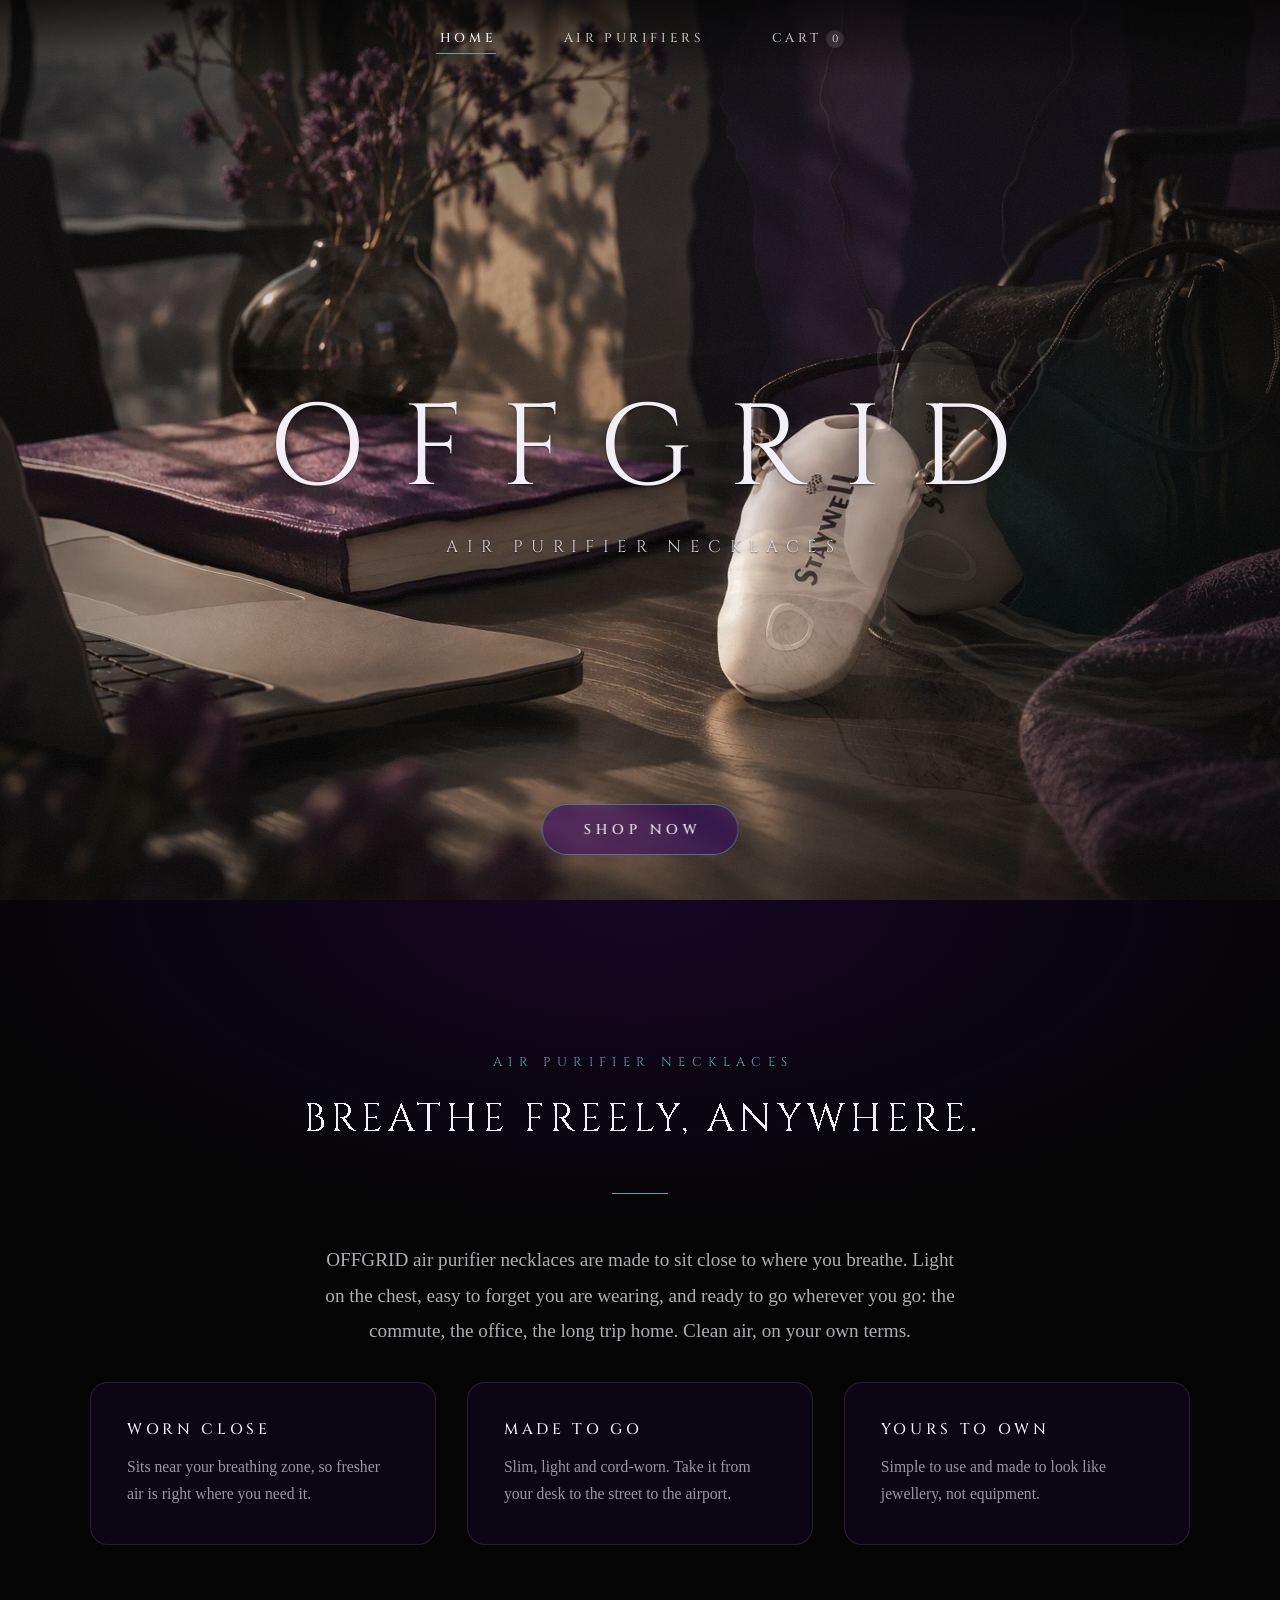
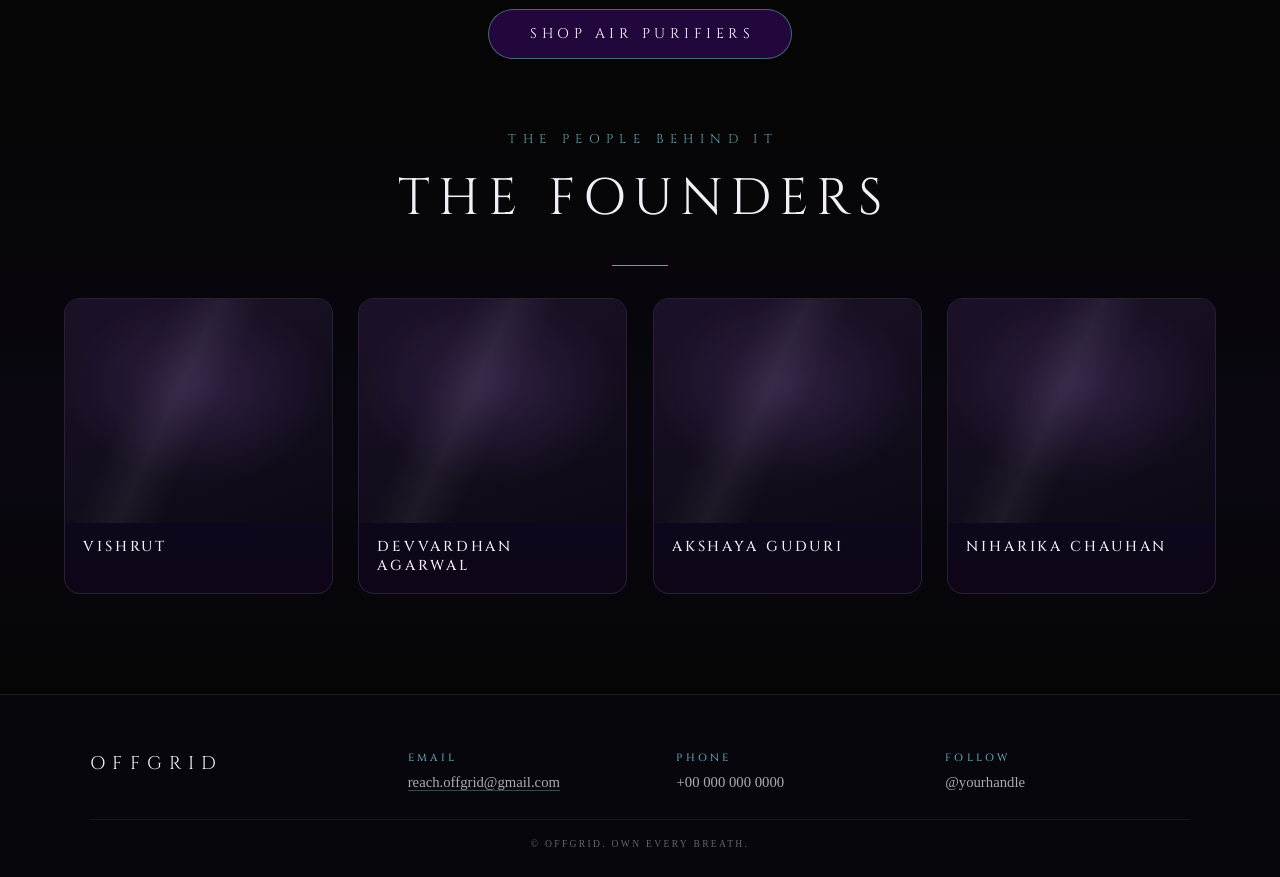
==== index.html @ 974aebb5 "Founders: show only the name on each card Co-Authored-By: Claude Opus 5.5 <noreply@anthropic.com>" ====
<!doctype html>
<html lang="en">
<head>
<meta charset="utf-8">
<meta name="viewport" content="width=device-width, initial-scale=1, viewport-fit=cover">
<title>OFFGRID</title>
<link rel="preconnect" href="https://fonts.googleapis.com">
<link rel="preconnect" href="https://fonts.gstatic.com" crossorigin>
<link href="https://fonts.googleapis.com/css2?family=Cinzel:wght@400;500&display=swap" rel="stylesheet">
<style>
  :root {
    --jet: #050505;
    --amethyst: #3B0A6B;
    --cyan: #62A3AE;                      /* muted teal: the old cyan, taken down from neon to matte */
  }
  * { margin: 0; padding: 0; box-sizing: border-box; }
  html { scroll-behavior: smooth; }
  html, body { width: 100%; background: var(--jet); color: #fff; }
  body { min-height: 100vh; min-height: 100dvh; overflow-x: hidden; }
  body.loading { overflow: hidden; height: 100vh; height: 100dvh; }     /* no scrolling until the loader has opened */
  canvas { position: absolute; inset: 0; width: 100%; height: 100%; display: block; }

  /* ---------- Hero ---------- */
  #hero { position: relative; width: 100%; height: 100vh; height: 100dvh; overflow: hidden; }
  #hero::before { /* vignette */
    content: ""; position: absolute; inset: 0; z-index: 2; pointer-events: none;
    background: radial-gradient(ellipse at center, transparent 35%, rgba(5,5,5,.75) 100%);
  }
  #hero::after { /* film grain */
    content: ""; position: absolute; inset: -50%; z-index: 3; pointer-events: none; opacity: .09;
    background-image: url("data:image/svg+xml;utf8,<svg xmlns='http://www.w3.org/2000/svg' width='160' height='160'><filter id='n'><feTurbulence type='fractalNoise' baseFrequency='.9' numOctaves='2' stitchTiles='stitch'/></filter><rect width='100%' height='100%' filter='url(%23n)'/></svg>");
    animation: grain 1s steps(6) infinite;
  }
  @keyframes grain {
    0% { transform: translate(0,0); } 20% { transform: translate(-3%,2%); }
    40% { transform: translate(2%,-3%); } 60% { transform: translate(-2%,-1%); }
    80% { transform: translate(3%,3%); } 100% { transform: translate(0,0); }
  }
  #stage { position: absolute; inset: 0; z-index: 4; display: grid; place-items: center; pointer-events: none; }
  #shake { position: relative; display: grid; place-items: center; }

  h1#title {
    position: relative;
    display: flex;
    font-family: "Cinzel", "Trajan Pro", Georgia, serif;
    font-weight: 400;
    font-size: clamp(1.9rem, 9vw, 8rem);
    line-height: 1;
    letter-spacing: .32em;
    margin-right: -.32em; /* optical centring against trailing tracking */
    text-transform: uppercase;
  }
  h1#title .ch {
    display: inline-block;
    opacity: 0;
    color: #f3eff7;
    will-change: transform, opacity, filter;
    text-shadow: 0 1px 2px rgba(5,5,5,.55), 0 4px 22px rgba(5,5,5,.5);   /* a soft dark shadow, so the letters hold up over the white device */
  }
  h1#title .ch.hit {
    opacity: 1;
    animation: bang .5s ease-out forwards;
  }
  @keyframes bang {
    0%   { opacity: 0; filter: blur(8px); }
    100% { opacity: 1; filter: blur(0); }
  }
  h1#title.settled .ch {
    animation: shimmer 4.5s ease-in-out infinite;
    animation-delay: calc(var(--i) * .18s);
  }
  @keyframes shimmer {
    0%, 100% { color: #f3eff7; }
    50% { color: #e2dce9; }
  }

  /* ---------- Navbar ---------- */
  #nav {
    position: absolute; z-index: 6; top: 0; left: 0; right: 0;
    display: flex; justify-content: center; align-items: center;
    gap: clamp(1.4rem, 5vw, 4.5rem);
    padding: max(2.6vh, 18px) 16px;
    background: linear-gradient(to bottom, rgba(5,5,5,.7), rgba(5,5,5,0));
    opacity: 0; transform: translateY(-14px);
    transition: opacity 1.2s ease, transform 1.2s cubic-bezier(.2,.8,.2,1);
  }
  #nav.show { opacity: 1; transform: none; }
  #nav a {
    position: relative; padding: .5em 0;
    font-family: "Cinzel", Georgia, serif; font-weight: 500;
    font-size: clamp(.64rem, 1vw, .85rem); letter-spacing: .28em; text-indent: .28em;
    text-transform: uppercase; text-decoration: none; white-space: nowrap;
    color: rgba(255,255,255,.72); transition: color .35s;
  }
  #nav a::after {
    content: ""; position: absolute; left: 50%; right: 50%; bottom: 0; height: 1px;
    background: var(--cyan);
    transition: left .4s cubic-bezier(.2,.8,.2,1), right .4s cubic-bezier(.2,.8,.2,1);
  }
  #nav a:hover, #nav a:focus-visible, #nav a.active { color: #fff; outline: none; }
  #nav a:hover::after, #nav a:focus-visible::after, #nav a.active::after { left: 0; right: 0; }

  /* ---------- Shop button ---------- */
  #shop {
    position: absolute; z-index: 5; left: 50%; bottom: max(5vh, 28px); transform: translateX(-50%);
    font-family: "Cinzel", Georgia, serif; font-weight: 500;
    font-size: clamp(.72rem, 1.1vw, .9rem); letter-spacing: .32em; text-transform: uppercase; text-indent: .32em;
    color: #fff; text-decoration: none; white-space: nowrap;
    padding: 1.05em 2.6em;
    border: 1px solid rgba(98,163,174,.6); border-radius: 999px;
    background: rgba(59,10,107,.55);
    -webkit-backdrop-filter: blur(10px); backdrop-filter: blur(10px);
    opacity: 0; transition: background .4s, box-shadow .4s, border-color .4s, color .4s, letter-spacing .4s;
  }
  #shop.show { opacity: 1; transition: opacity 1.2s ease, background .4s, box-shadow .4s, border-color .4s, color .4s, letter-spacing .4s; }
  #shop:hover, #shop:focus-visible {
    background: var(--cyan); color: var(--jet); border-color: var(--cyan); outline: none;
    letter-spacing: .38em;
  }

  /* ---------- Loader ---------- */
  #loader {
    position: fixed; inset: 0; z-index: 10; background: transparent;
  }
  #loader.done { pointer-events: none; }
  .panel { position: absolute; left: 0; right: 0; height: 50.2%; background: #05040b; will-change: transform; }
  .panel.top { top: 0; } .panel.bot { bottom: 0; }
  #bar {
    position: absolute; left: 50%; top: 50%; width: min(300px, 56vw); height: 3px;
    transform: translate(-50%, -50%); background: rgba(165,145,196,.16); border-radius: 2px; overflow: hidden;
  }
  #bar i { display: block; height: 100%; width: 0; background: linear-gradient(90deg, #3B0A6B, #6f4d9c, #62A3AE); }

  @media (prefers-reduced-motion: reduce) {
    #hero::after { animation: none; }
  }

  @media (max-width: 720px) {
    #nav { gap: 1rem; padding-left: 1rem; padding-right: 1rem; }
    #nav a { font-size: .56rem; letter-spacing: .14em; text-indent: .14em; }
  }

  /* ---------- Phones ---------- */
  @media (max-width: 560px) {
    #nav { gap: .9rem; padding-left: 1rem; padding-right: 1rem; }
    #nav a { font-size: .6rem; letter-spacing: .16em; text-indent: .16em; padding: .75em 0; }
    h1#title { letter-spacing: .22em; margin-right: -.22em; font-size: clamp(1.7rem, 10.5vw, 3rem); }
    #shop { font-size: .66rem; letter-spacing: .24em; text-indent: .24em; padding: 1em 2.1em; bottom: max(6vh, 32px); }
  }

  /* ---------- Subtitle under the title ---------- */
  #sub {
    position: absolute; top: 100%; left: 50%; transform: translate(-50%, 6px); margin-top: clamp(.9rem, 2.4vw, 1.8rem);
    font-family: "Cinzel", Georgia, serif; font-weight: 400; white-space: nowrap;
    font-size: clamp(.6rem, 1.35vw, 1.05rem); letter-spacing: .5em; text-indent: .5em; text-transform: uppercase;
    color: rgba(243,239,247,.85); text-shadow: 0 1px 2px rgba(5,5,5,.6), 0 3px 16px rgba(5,5,5,.5);
    opacity: 0; transition: opacity 1.2s ease, transform 1.2s cubic-bezier(.2,.8,.2,1);
  }
  #sub.in { opacity: 1; transform: translate(-50%, 0); }

  /* ---------- Below the hero ---------- */
  #story { position: relative; padding: clamp(72px, 12vw, 160px) clamp(20px, 5vw, 64px) clamp(20px, 3vw, 36px);
    background: radial-gradient(ellipse 80% 60% at 50% 0%, rgba(59,10,107,.32), transparent 70%), var(--jet);
    font-family: "Cinzel", Georgia, serif; text-align: center; }
  #story .inner { max-width: 1100px; margin: 0 auto; }
  .eyebrow { font-size: clamp(.62rem, 1.1vw, .8rem); letter-spacing: .5em; text-indent: .5em; text-transform: uppercase; color: var(--cyan); }
  #story h2 { margin-top: 1.4rem; font-weight: 400; text-transform: uppercase; color: #f3eff7;
    font-size: clamp(2rem, 7vw, 5.2rem); letter-spacing: .12em; text-indent: .12em; line-height: 1.1; }
  .lead { margin-top: 1.4rem; font-size: clamp(.95rem, 2vw, 1.5rem); letter-spacing: .22em; text-indent: .22em; text-transform: uppercase; color: rgba(165,145,196,.95); }
  .rule2 { width: 56px; height: 1px; margin: clamp(28px, 4vw, 48px) auto; background: var(--cyan); }
  .copy { max-width: 640px; margin: 0 auto; font-family: Georgia, "Times New Roman", serif; font-size: clamp(1rem, 1.7vw, 1.2rem); line-height: 1.85; color: rgba(243,239,247,.72); }
  .trio { display: grid; grid-template-columns: repeat(3, minmax(0, 1fr)); gap: clamp(14px, 2.4vw, 32px); margin-top: clamp(18px, 2.6vw, 34px); text-align: left; }
  .trio article { padding: clamp(22px, 3vw, 36px); border-radius: 18px; border: 1px solid rgba(165,145,196,.18); background: rgba(59,10,107,.14); }
  .trio h3 { font-weight: 500; font-size: .95rem; letter-spacing: .24em; text-transform: uppercase; color: #f3eff7; }
  .trio p { margin-top: .9rem; font-family: Georgia, "Times New Roman", serif; font-size: .98rem; line-height: 1.7; color: rgba(243,239,247,.62); }
  .cta { display: inline-block; margin-top: clamp(36px, 5vw, 64px); padding: 1.05em 2.6em; border-radius: 999px; text-decoration: none;
    font-size: clamp(.72rem, 1.1vw, .9rem); letter-spacing: .32em; text-indent: .32em; text-transform: uppercase; color: #fff;
    border: 1px solid rgba(98,163,174,.6); background: rgba(59,10,107,.55); transition: background .4s, color .4s, border-color .4s; }
  .cta:hover, .cta:focus-visible { background: var(--cyan); color: var(--jet); border-color: var(--cyan); outline: none; }

  #contact { padding: clamp(36px, 5vw, 56px) clamp(20px, 5vw, 64px) 28px; background: #08060d; border-top: 1px solid rgba(165,145,196,.14);
    font-family: "Cinzel", Georgia, serif; }
  #contact .row { max-width: 1100px; margin: 0 auto; display: grid; grid-template-columns: 1.2fr repeat(3, minmax(0, 1fr)); gap: 24px; align-items: start; }
  #contact .brand { font-size: 1.15rem; letter-spacing: .4em; color: #f3eff7; }
  #contact h4 { font-weight: 500; font-size: .66rem; letter-spacing: .3em; text-transform: uppercase; color: var(--cyan); }
  #contact p { margin-top: .55rem; font-family: Georgia, "Times New Roman", serif; font-size: .92rem; color: rgba(243,239,247,.7); }
  #contact a { color: inherit; text-decoration: none; border-bottom: 1px solid rgba(98,163,174,.45); transition: color .3s, border-color .3s; }
  #contact a:hover, #contact a:focus-visible { color: #fff; border-color: var(--cyan); outline: none; }
  #contact .fine { max-width: 1100px; margin: 28px auto 0; padding-top: 18px; border-top: 1px solid rgba(165,145,196,.1);
    font-size: .6rem; letter-spacing: .24em; text-transform: uppercase; color: rgba(243,239,247,.4); text-align: center; }

  .reveal { opacity: 0; transform: translateY(24px); transition: opacity 1s ease, transform 1s cubic-bezier(.2,.8,.2,1); }
  .reveal.in { opacity: 1; transform: none; }

  @media (max-width: 720px) {
    .trio { grid-template-columns: 1fr; }
    #contact .row { grid-template-columns: 1fr 1fr; }
    #contact .brand { grid-column: 1 / -1; }
    #sub { letter-spacing: .34em; text-indent: .34em; }
  }

  /* ---------- Founders: four fixed cards (placeholders) ---------- */
  #founders { position: relative; padding: clamp(20px, 3vw, 36px) clamp(20px, 5vw, 64px) clamp(56px, 8vw, 100px);
    background: linear-gradient(to bottom, var(--jet), #0a0711 60%, var(--jet)); font-family: "Cinzel", Georgia, serif; text-align: center; }
  #founders h2 { margin-top: 1rem; font-weight: 400; text-transform: uppercase; color: #f3eff7;
    font-size: clamp(1.6rem, 4.6vw, 3.2rem); letter-spacing: .16em; text-indent: .16em; }
  #founders .rule2 { margin: clamp(20px, 3vw, 32px) auto; }
  .founders-grid { max-width: 1200px; margin: clamp(14px, 2vw, 24px) auto 0; display: grid; grid-template-columns: repeat(4, minmax(0, 1fr)); gap: clamp(12px, 2vw, 26px); }
  .founder { text-align: left; border-radius: 16px; overflow: hidden; border: 1px solid rgba(165,145,196,.18); background: rgba(59,10,107,.14);
    transition: border-color .4s, transform .4s cubic-bezier(.2,.8,.2,1); }
  .founder:hover { border-color: rgba(98,163,174,.5); transform: translateY(-4px); }
  .founder .ph { aspect-ratio: 25 / 21; display: grid; place-items: center;
    background: linear-gradient(115deg, transparent 30%, rgba(243,239,247,.06) 42%, transparent 54%),
                radial-gradient(ellipse 70% 60% at 50% 40%, rgba(111,77,156,.28), transparent 70%), linear-gradient(160deg, #1c1228, #0d0915); }
  .founder img.ph { display: block; width: 100%; object-fit: cover; object-position: 50% 22%; }
  .founder .ph span { font-size: .62rem; letter-spacing: .28em; text-indent: .28em; text-transform: uppercase; color: rgba(243,239,247,.38); }
  .founder .meta { padding: 14px 18px 18px; }
  .founder h3 { font-weight: 500; font-size: .9rem; letter-spacing: .2em; text-transform: uppercase; color: #f3eff7; }
  .founder .role { margin-top: .4rem; font-size: .62rem; letter-spacing: .3em; text-transform: uppercase; color: var(--cyan); }
  .founder p.bio { margin-top: .6rem; font-family: Georgia, "Times New Roman", serif; font-size: .88rem; line-height: 1.6; color: rgba(243,239,247,.6); }
  @media (max-width: 960px) { .founders-grid { grid-template-columns: repeat(2, minmax(0, 1fr)); } }
  @media (max-width: 420px) { .founders-grid { grid-template-columns: 1fr; } }

  /* ---------- Tagline that melts from one line into the next ---------- */
  .morph { display: grid; filter: url(#threshold); }
  #story h2.morph { font-size: clamp(.9rem, 3.4vw, 2.5rem); letter-spacing: .1em; text-indent: .1em; white-space: nowrap; line-height: 1.3; }   /* small enough that every line fits on one row */
  .morph span { grid-area: 1 / 1; display: block; user-select: none; will-change: filter, opacity; }
  .morph span + span { opacity: 0; }

  .cart-count { display: inline-grid; place-items: center; min-width: 1.7em; height: 1.7em; margin-left: .45em; padding: 0 .45em;
    border-radius: 999px; font-size: .82em; letter-spacing: 0; text-indent: 0; vertical-align: middle;
    background: rgba(247,243,233,.12); color: inherit; transition: background .3s, color .3s; }
  .cart-count.has { background: var(--cyan); color: var(--jet); }

</style>
</head>
<body class="loading">

<main id="hero">
  <canvas id="morph"></canvas>
  <div id="stage"><div id="shake"><h1 id="title" aria-label="offgrid"></h1><p id="sub">Air Purifier Necklaces</p></div></div>
  <nav id="nav" aria-label="Primary">
    <a href="#home" class="active" aria-current="page">Home</a>
    <a href="air-purifiers.html">Air Purifiers</a>
    <a href="cart.html">Cart<span class="cart-count" aria-label="items in cart">0</span></a>
  </nav>
  <a id="shop" href="air-purifiers.html">Shop Now</a>
</main>

<svg width="0" height="0" style="position:absolute" aria-hidden="true" focusable="false"><defs>
  <filter id="threshold"><feColorMatrix in="SourceGraphic" type="matrix" values="1 0 0 0 0  0 1 0 0 0  0 0 1 0 0  0 0 0 255 -140"/></filter>
</defs></svg>

<section id="story" aria-label="About OFFGRID">
  <div class="inner">
    <p class="eyebrow reveal">Air Purifier Necklaces</p>
    <div class="reveal"><h2 class="morph" id="tagline" aria-label="Own every breath. The air you deserve."><span id="m1" aria-hidden="true">Own every breath.</span><span id="m2" aria-hidden="true"></span></h2></div>
    <div class="rule2 reveal"></div>
    <p class="copy reveal">OFFGRID air purifier necklaces are made to sit close to where you breathe. Light on the chest, easy to forget you are wearing, and ready to go wherever you go: the commute, the office, the long trip home. Clean air, on your own terms.</p>
    <div class="trio">
      <article class="reveal"><h3>Worn close</h3><p>Sits near your breathing zone, so fresher air is right where you need it.</p></article>
      <article class="reveal"><h3>Made to go</h3><p>Slim, light and cord-worn. Take it from your desk to the street to the airport.</p></article>
      <article class="reveal"><h3>Yours to own</h3><p>Simple to use and made to look like jewellery, not equipment.</p></article>
    </div>
    <a class="cta reveal" href="air-purifiers.html">Shop Air Purifiers</a>
  </div>
</section>

<section id="founders" aria-label="The founders">
  <div class="head">
    <p class="eyebrow reveal">The People Behind It</p>
    <h2 class="reveal">The Founders</h2>
    <div class="rule2 reveal"></div>
  </div>
  <div class="founders-grid">
      <article class="founder reveal">
        <img class="ph photo" src="assets/founders/founder-1.webp" alt="Vishrut" loading="lazy" decoding="async">
        <div class="meta">
          <h3>Vishrut</h3>
        </div>
      </article>
      <article class="founder reveal">
        <img class="ph photo" src="assets/founders/founder-2.jpg" style="object-position: 50% 0" alt="Devvardhan Agarwal" loading="lazy" decoding="async">
        <div class="meta">
          <h3>Devvardhan Agarwal</h3>
        </div>
      </article>
      <article class="founder reveal">
        <img class="ph photo" src="assets/founders/founder-3.jpg" style="object-position: 50% 0" alt="Akshaya Guduri" loading="lazy" decoding="async">
        <div class="meta">
          <h3>Akshaya Guduri</h3>
        </div>
      </article>
      <article class="founder reveal">
        <img class="ph photo" src="assets/founders/founder-4.jpg" style="object-position: 50% 75%" alt="Niharika Chauhan" loading="lazy" decoding="async">
        <div class="meta">
          <h3>Niharika Chauhan</h3>
        </div>
      </article>
    </div>
  </section>

<footer id="contact" aria-label="Contact">
  <div class="row">
    <div class="brand">OFFGRID</div>
    <div><h4>Email</h4><p><a href="mailto:reach.offgrid@gmail.com">reach.offgrid@gmail.com</a></p></div>
    <div><h4>Phone</h4><p>+00 000 000 0000</p></div>
    <div><h4>Follow</h4><p>@yourhandle</p></div>
  </div>
  <p class="fine">&copy; OFFGRID. Own every breath.</p>
</footer>

<div id="loader" aria-hidden="true">
  <i class="panel top"></i><i class="panel bot"></i>
  <canvas id="wave"></canvas>
  <div id="bar"><i></i></div>
</div>

<script src="assets/cart.js"></script>
<script>
(() => {
  const PAL = { jet: '#050505', amethyst: '#3B0A6B', cyan: '#62A3AE' };

  /* ---------- GL helpers ---------- */
  const VERT = `attribute vec2 p; void main(){ gl_Position = vec4(p,0.,1.); }`;
  const NOISE = `
    float h(vec2 p){ return fract(sin(dot(p, vec2(127.1,311.7))) * 43758.5453); }
    float n(vec2 p){
      vec2 i = floor(p), f = fract(p); f = f*f*(3.-2.*f);
      return mix(mix(h(i), h(i+vec2(1.,0.)), f.x), mix(h(i+vec2(0.,1.)), h(i+vec2(1.,1.)), f.x), f.y);
    }
    float fbm(vec2 p){
      float v = 0., a = .5;
      for (int i = 0; i < 5; i++){ v += a*n(p); p = p*2.03 + vec2(1.7, 9.2); a *= .5; }
      return v;
    }`;

  function makeGL(canvas) {
    const gl = canvas.getContext('webgl', { antialias: false, alpha: canvas.dataset.alpha === '1', powerPreference: 'high-performance' });
    if (!gl) return null;
    const buf = gl.createBuffer();
    gl.bindBuffer(gl.ARRAY_BUFFER, buf);
    gl.bufferData(gl.ARRAY_BUFFER, new Float32Array([-1,-1, 1,-1, -1,1, 1,1]), gl.STATIC_DRAW);
    return gl;
  }
  function program(gl, frag) {
    const mk = (type, src) => {
      const s = gl.createShader(type); gl.shaderSource(s, src); gl.compileShader(s);
      if (!gl.getShaderParameter(s, gl.COMPILE_STATUS)) console.error(gl.getShaderInfoLog(s));
      return s;
    };
    const pr = gl.createProgram();
    gl.attachShader(pr, mk(gl.VERTEX_SHADER, VERT));
    gl.attachShader(pr, mk(gl.FRAGMENT_SHADER, frag));
    gl.linkProgram(pr); gl.useProgram(pr);
    const loc = gl.getAttribLocation(pr, 'p');
    gl.enableVertexAttribArray(loc);
    gl.vertexAttribPointer(loc, 2, gl.FLOAT, false, 0, 0);
    return pr;
  }
  function fit(canvas, gl) {
    const dpr = Math.min(window.devicePixelRatio || 1, 2);
    const w = Math.max(1, Math.floor(innerWidth * dpr)), hgt = Math.max(1, Math.floor(innerHeight * dpr));
    if (canvas.width !== w || canvas.height !== hgt) { canvas.width = w; canvas.height = hgt; }
    gl.viewport(0, 0, w, hgt);
  }

  /* ---------- Scroll wave field (loader) ---------- */
  let openStart = 0, heroReady = false;   // morph clock only starts once the hero is revealed
  const OPEN_MS = 1400;
  const LOAD_MS = 1200;
  const loadStart = performance.now();
  let vortexRunning = true;
  const waveCanvas = document.getElementById('wave');
  const wctx = waveCanvas.getContext('2d');
  const barFill = document.querySelector('#bar i');
  const panelTop = document.querySelector('.panel.top'), panelBot = document.querySelector('.panel.bot');
  const morphEl = document.getElementById('morph');
  const barEl = document.getElementById('bar');
  const COLORS = ['rgb(66,26,112)', 'rgb(106,70,152)', 'rgb(160,140,192)'];   // amethyst -> dusty lilac (matte)
  const N = 12000;
  const parts = Array.from({ length: N }, (_, i) => {
    const g = (Math.random() + Math.random() + Math.random() - 1.5) / 1.5;      // ~gaussian across the band
    const spark = Math.random() < .14 ? (Math.random() - .5) * 5 : 0;           // loose particles far from the core
    return {
      x: Math.random(), band: i % 2, d: g + spark, v: .5 + Math.random() * 1.1,
      s: .5 + Math.random() * 1.5, a: .2 + Math.random() * .8, hot: Math.random() < .06,
      c: Math.abs(g) < .35 ? 2 : Math.abs(g) < .75 ? 1 : 0
    };
  });
  let wT = 0, wLast = performance.now();
  function waveFrame(now) {
    if (!vortexRunning) return;
    const dt = Math.min(.05, (now - wLast) / 1000); wLast = now;
    const dpr = Math.min(window.devicePixelRatio || 1, 2);
    const W = Math.floor(innerWidth * dpr), H = Math.floor(innerHeight * dpr);
    if (waveCanvas.width !== W || waveCanvas.height !== H) { waveCanvas.width = W; waveCanvas.height = H; }

    const oe = openStart ? Math.min(1, (now - openStart) / OPEN_MS) : 0;
    const open = oe < .5 ? 4*oe*oe*oe : 1 - Math.pow(-2*oe + 2, 3) / 2;
    wT += dt * (1 + open * 2.5);

    const pr = Math.min(1, (now - loadStart) / LOAD_MS);
    barFill.style.width = (pr * pr * (3 - 2 * pr) * 100) + '%';
    barEl.style.opacity = Math.max(0, 1 - open * 3);
    panelTop.style.transform = `translateY(${-open * 100}%)`;
    panelBot.style.transform = `translateY(${open * 100}%)`;
    morphEl.style.transform = `scale(${1 + .4 * (1 - open)})`;

    wctx.clearRect(0, 0, W, H);
    wctx.globalCompositeOperation = 'source-over';             // plain layering, no additive glow
    const size = Math.min(W, H);
    for (const p of parts) {
      const X = ((p.x + wT * .045 * p.v) % 1) * W;
      const wave = Math.sin(X / W * 9 + wT * 1.1) * H * .05 + Math.sin(X / W * 22 - wT * .8) * H * .018;
      const spread = H * .085 * (.55 + .45 * Math.sin(X / W * 6 + wT * .4));
      const top = p.band === 0;
      let y = (top ? H * .2 + wave : H * .8 - wave) + p.d * spread;
      y += (top ? -1 : 1) * open * H * .8;
      if (y < -10 || y > H + 10) continue;
      wctx.globalAlpha = p.a * (1 - open * .7);
      wctx.fillStyle = p.hot ? 'rgb(98,163,174)' : COLORS[p.c];
      const s = p.s * dpr;
      wctx.fillRect(X, y, s, s);
    }
    wctx.globalAlpha = 1;
    requestAnimationFrame(waveFrame);
  }
  requestAnimationFrame(waveFrame);

  /* ---------- Procedural "images" for the hero ---------- */
  const W = 1920, H = 1080;
  let seed = 7;
  const rnd = () => (seed = (seed * 16807) % 2147483647) / 2147483647;
  const mkCanvas = () => { const c = document.createElement('canvas'); c.width = W; c.height = H; return [c, c.getContext('2d')]; };
  function rgba(hex, a) {
    const n = parseInt(hex.slice(1), 16);
    return `rgba(${n >> 16},${(n >> 8) & 255},${n & 255},${a})`;
  }
  function stars(g, count, alpha = 1) {
    for (let i = 0; i < count; i++) {
      g.fillStyle = `rgba(255,255,255,${(.25 + rnd() * .75) * alpha})`;
      const s = rnd() * 2.2;
      g.fillRect(rnd() * W, rnd() * H, s, s);
    }
  }
  function ridge(g, base, amp, color, rough) {
    g.beginPath(); g.moveTo(0, H);
    let y = base;
    for (let x = 0; x <= W; x += 12) {
      y = base + Math.sin(x * .004 + rough) * amp + Math.sin(x * .013 + rough * 2) * amp * .35 + (rnd() - .5) * amp * .12;
      g.lineTo(x, y);
    }
    g.lineTo(W, H); g.closePath(); g.fillStyle = color; g.fill();
  }

  function sceneSunset() {
    const [c, g] = mkCanvas();
    let gr = g.createLinearGradient(0, 0, 0, H);
    gr.addColorStop(0, PAL.jet); gr.addColorStop(.55, PAL.amethyst); gr.addColorStop(1, '#0b0216');
    g.fillStyle = gr; g.fillRect(0, 0, W, H);
    stars(g, 260);
    const cx = W / 2, cy = H * .5, R = 250;
    const glow = g.createRadialGradient(cx, cy, R * .3, cx, cy, R * 3);
    glow.addColorStop(0, rgba(PAL.cyan, .3)); glow.addColorStop(1, rgba(PAL.cyan, 0));
    g.fillStyle = glow; g.fillRect(0, 0, W, H);
    const sun = g.createLinearGradient(0, cy - R, 0, cy + R);
    sun.addColorStop(0, '#c9a6ff'); sun.addColorStop(1, '#6a22b8');
    g.fillStyle = sun; g.beginPath(); g.arc(cx, cy, R, 0, 7); g.fill();
    g.fillStyle = PAL.amethyst;
    for (let i = 0; i < 8; i++) g.fillRect(cx - R, cy + 20 + i * 28, R * 2, 3 + i * 2.4);
    ridge(g, H * .62, 70, '#12032a', 1); ridge(g, H * .72, 55, PAL.jet, 4);
    g.strokeStyle = rgba(PAL.cyan, .35); g.lineWidth = 1.5;
    const hz = H * .8;
    g.fillStyle = PAL.jet; g.fillRect(0, hz, W, H - hz);
    for (let i = -20; i <= 20; i++) { g.beginPath(); g.moveTo(cx + i * 40, hz); g.lineTo(cx + i * 190, H); g.stroke(); }
    for (let i = 0; i < 12; i++) { const y = hz + Math.pow(i / 12, 2.2) * (H - hz); g.beginPath(); g.moveTo(0, y); g.lineTo(W, y); g.stroke(); }
    return c;
  }
  function scenePlanet() {
    const [c, g] = mkCanvas();
    g.fillStyle = PAL.jet; g.fillRect(0, 0, W, H);
    const neb = g.createRadialGradient(W * .7, H * .3, 0, W * .7, H * .3, W * .6);
    neb.addColorStop(0, rgba(PAL.amethyst, .9)); neb.addColorStop(1, rgba(PAL.amethyst, 0));
    g.fillStyle = neb; g.fillRect(0, 0, W, H);
    stars(g, 520);
    const cx = W * .5, cy = H * .55, R = 380;
    const halo = g.createRadialGradient(cx, cy, R * .95, cx, cy, R * 1.6);
    halo.addColorStop(0, rgba(PAL.cyan, .28)); halo.addColorStop(1, rgba(PAL.cyan, 0));
    g.fillStyle = halo; g.fillRect(0, 0, W, H);
    const pl = g.createRadialGradient(cx - R * .4, cy - R * .4, R * .1, cx, cy, R);
    pl.addColorStop(0, '#6a22b8'); pl.addColorStop(.6, PAL.amethyst); pl.addColorStop(1, '#07010f');
    g.fillStyle = pl; g.beginPath(); g.arc(cx, cy, R, 0, 7); g.fill();
    g.save(); g.beginPath(); g.arc(cx, cy, R, 0, 7); g.clip();
    for (let i = 0; i < 14; i++) { g.fillStyle = rgba(i % 2 ? '#6f4d9c' : '#000', .06 + rnd() * .08); g.fillRect(cx - R, cy - R + i * R / 7, R * 2, 18 + rnd() * 30); }
    const sh = g.createLinearGradient(cx - R, 0, cx + R, 0); sh.addColorStop(0, 'rgba(0,0,0,0)'); sh.addColorStop(1, 'rgba(0,0,0,.8)');
    g.fillStyle = sh; g.fillRect(cx - R, cy - R, R * 2, R * 2); g.restore();
    g.save(); g.translate(cx, cy); g.rotate(-.35); g.scale(1, .22);
    for (let i = 0; i < 6; i++) { g.strokeStyle = rgba(PAL.cyan, .55 - i * .07); g.lineWidth = 8 - i; g.beginPath(); g.arc(0, 0, R * (1.35 + i * .12), 0, 7); g.stroke(); }
    g.restore();
    return c;
  }
  function sceneCity() {
    const [c, g] = mkCanvas();
    const gr = g.createLinearGradient(0, 0, 0, H);
    gr.addColorStop(0, PAL.jet); gr.addColorStop(.7, PAL.amethyst); gr.addColorStop(1, '#1a0536');
    g.fillStyle = gr; g.fillRect(0, 0, W, H);
    stars(g, 150, .7);
    for (let layer = 0; layer < 3; layer++) {
      let x = -20;
      const baseY = H * (.8 + layer * .08), shade = [.55, .8, 1][layer];
      while (x < W) {
        const bw = 60 + rnd() * 120, bh = 160 + rnd() * (420 - layer * 90);
        g.fillStyle = `rgba(${5 + (2 - layer) * 14},${5},${10 + (2 - layer) * 20},${shade})`;
        g.fillRect(x, baseY - bh, bw, bh + 200);
        if (layer > 0) {
          for (let wy = baseY - bh + 20; wy < baseY - 10; wy += 26)
            for (let wx = x + 10; wx < x + bw - 10; wx += 18)
              if (rnd() > .62) { g.fillStyle = rgba(rnd() > .8 ? PAL.cyan : '#b79cff', .3 + rnd() * .55); g.fillRect(wx, wy, 7, 11); }
        }
        x += bw + rnd() * 10;
      }
    }
    const haze = g.createLinearGradient(0, H * .6, 0, H); haze.addColorStop(0, 'rgba(98,163,174,0)'); haze.addColorStop(1, 'rgba(110,40,200,.3)');
    g.fillStyle = haze; g.fillRect(0, H * .6, W, H * .4);
    return c;
  }
  function sceneWaves() {
    const [c, g] = mkCanvas();
    g.fillStyle = PAL.jet; g.fillRect(0, 0, W, H);
    stars(g, 220, .8);
    g.globalCompositeOperation = 'lighter';
    for (let i = 0; i < 22; i++) {
      const col = i % 7 === 0 ? PAL.cyan : (i % 2 ? '#6a22b8' : PAL.amethyst);
      const y0 = H * (.2 + i * .035), amp = 60 + i * 9, ph = i * .55;
      const gr = g.createLinearGradient(0, y0 - amp, 0, y0 + amp * 3);
      gr.addColorStop(0, rgba(col, 0)); gr.addColorStop(.3, rgba(col, .22)); gr.addColorStop(1, rgba(col, 0));
      g.fillStyle = gr; g.beginPath(); g.moveTo(0, H);
      for (let x = 0; x <= W; x += 16) g.lineTo(x, y0 + Math.sin(x * .0042 + ph) * amp + Math.sin(x * .011 + ph * 2) * amp * .3);
      g.lineTo(W, H); g.closePath(); g.fill();
      g.strokeStyle = rgba(col, .5); g.lineWidth = 1.5; g.beginPath();
      for (let x = 0; x <= W; x += 16) { const y = y0 + Math.sin(x * .0042 + ph) * amp + Math.sin(x * .011 + ph * 2) * amp * .3; x ? g.lineTo(x, y) : g.moveTo(x, y); }
      g.stroke();
    }
    g.globalCompositeOperation = 'source-over';
    return c;
  }

  /* ---------- Morphing hero ---------- */
  const heroCanvas = document.getElementById('morph');
  const hgl = makeGL(heroCanvas);
  let morphStart = () => {};
  if (hgl) {
    const hp = program(hgl, `
      precision highp float;
      uniform sampler2D A, B; uniform vec2 r; uniform vec2 tsA, tsB; uniform float m, t;
      ${NOISE}
      vec2 cover(vec2 uv, float z, vec2 ts){
        float sa = r.x/r.y, ta = ts.x/ts.y;
        vec2 s = sa > ta ? vec2(1., ta/sa) : vec2(sa/ta, 1.);
        return (uv - .5) * s / z + .5;
      }
      // on a tall phone screen the photo is shown whole-ish: pulled back, with a dimmed, softened copy of itself filling above and below
      vec3 softCopy(sampler2D tx, vec2 uv, vec2 ts){
        vec3 acc = vec3(0.);
        for (int i = -1; i <= 1; i++) for (int j = -1; j <= 1; j++)
          acc += texture2D(tx, clamp(cover(uv + vec2(float(i), float(j))*.05, 1.25, ts), .002, .998)).rgb;
        return acc / 9. * .38;
      }
      vec4 look(sampler2D tx, vec2 q, vec2 uv, vec2 ts){
        float dEdge = max(abs(q.x - .5), abs(q.y - .5)) - .5;
        float f = smoothstep(-.035, .02, dEdge);
        vec3 fg = texture2D(tx, clamp(q, .002, .998)).rgb;
        return vec4(f > .001 ? mix(fg, softCopy(tx, uv, ts), f) : fg, 1.);
      }
      void main(){
        vec2 uv = gl_FragCoord.xy / r;
        float tall = smoothstep(.9, .5, r.x / r.y);
        float z = mix(1.06, .5, tall) + .03*sin(t*.15);
        vec2 drift = vec2(sin(t*.12), cos(t*.1)) * .008;
        float k = sin(m * 3.14159265);
        vec2 w = (vec2(fbm(uv*3.5 + t*.2), fbm(uv*3.5 + 9. - t*.2)) - .5) * .35 * k;
        vec4 ca = look(A, cover(uv + w*m + drift, z, tsA), uv, tsA);
        vec4 cb = look(B, cover(uv - w*(1.-m) + drift, z, tsB), uv, tsB);
        float nz = fbm(uv*2.6 + vec2(0., t*.1));
        float e = clamp(m*1.7 - nz*.7, 0., 1.);
        float mx = smoothstep(.0, 1., e);
        vec3 col = mix(ca.rgb, cb.rgb, mx);
        float edge = smoothstep(.02, .18, e) * (1. - smoothstep(.18, .38, e));
        col += vec3(.38, .64, .68) * edge * .16 * k;          // a muted teal seam while photos blend
        gl_FragColor = vec4(col, 1.);
      }`);
    const U = n => hgl.getUniformLocation(hp, n);
    const uA = U('A'), uB = U('B'), ur = U('r'), utsA = U('tsA'), utsB = U('tsB'), um = U('m'), ut = U('t');
    const makeTex = c => {
      const tx = hgl.createTexture();
      hgl.bindTexture(hgl.TEXTURE_2D, tx);
      hgl.pixelStorei(hgl.UNPACK_FLIP_Y_WEBGL, true);
      hgl.texImage2D(hgl.TEXTURE_2D, 0, hgl.RGBA, hgl.RGBA, hgl.UNSIGNED_BYTE, c);
      hgl.texParameteri(hgl.TEXTURE_2D, hgl.TEXTURE_MIN_FILTER, hgl.LINEAR);
      hgl.texParameteri(hgl.TEXTURE_2D, hgl.TEXTURE_MAG_FILTER, hgl.LINEAR);
      hgl.texParameteri(hgl.TEXTURE_2D, hgl.TEXTURE_WRAP_S, hgl.CLAMP_TO_EDGE);
      hgl.texParameteri(hgl.TEXTURE_2D, hgl.TEXTURE_WRAP_T, hgl.CLAMP_TO_EDGE);
      return tx;
    };
    let tex = [], sizes = [];
    hgl.uniform1i(uA, 0); hgl.uniform1i(uB, 1);

    const HOLD = 300, MORPH = 2200;
    let idx = 0, phaseStart = 0, running = false;
    const ease = x => x < .5 ? 4*x*x*x : 1 - Math.pow(-2*x + 2, 3) / 2;
    function frame(now) {
      fit(heroCanvas, hgl);
      if (!heroReady) phaseStart = now;
      const el = now - phaseStart;
      let m = 0;
      if (el > HOLD) {
        m = ease(Math.min(1, (el - HOLD) / MORPH));
        if (el > HOLD + MORPH) { idx = (idx + 1) % tex.length; phaseStart = now; m = 0; }
      }
      hgl.activeTexture(hgl.TEXTURE0); hgl.bindTexture(hgl.TEXTURE_2D, tex[idx]);
      hgl.activeTexture(hgl.TEXTURE1); hgl.bindTexture(hgl.TEXTURE_2D, tex[(idx + 1) % tex.length]);
      hgl.uniform2f(utsA, sizes[idx][0], sizes[idx][1]);
      hgl.uniform2f(utsB, sizes[(idx + 1) % tex.length][0], sizes[(idx + 1) % tex.length][1]);
      hgl.uniform2f(ur, heroCanvas.width, heroCanvas.height);
      hgl.uniform1f(um, m); hgl.uniform1f(ut, now / 1000);
      hgl.drawArrays(hgl.TRIANGLE_STRIP, 0, 4);
      requestAnimationFrame(frame);
    }
    // draw one frame immediately so the hero is ready beneath the loader
    morphStart = () => { if (!running) { running = true; phaseStart = performance.now(); requestAnimationFrame(frame); } };
    // product photography; procedural scenes only if the images fail to load
    const PHOTOS = ['assets/hero-1.webp', 'assets/hero-2.webp', 'assets/hero-3.webp'];
    const sources = location.protocol === 'file:'
      ? new Promise(res => { const sc = document.createElement('script'); sc.src = 'assets/hero-images.js'; sc.onload = () => res(window.HERO_IMAGES || []); sc.onerror = () => res([]); document.head.appendChild(sc); })
      : Promise.resolve(PHOTOS);
    const loadImg = (src, tries) => new Promise((res, rej) => {             // a dropped connection gets two more tries before we give up
      const im = new Image(); im.decoding = 'async';
      im.onload = () => res(im);
      im.onerror = () => tries > 0 ? setTimeout(() => loadImg(src, tries - 1).then(res, rej), 400) : rej();
      im.src = src;
    });
    sources.then(srcs => Promise.all(srcs.map(src => loadImg(src, 2)))).then(imgs => {
      if (!imgs.length) throw new Error('no images');
      sizes = imgs.map(im => [im.naturalWidth, im.naturalHeight]);
      tex = imgs.map(makeTex);
    }).catch(() => {
      sizes = [[W, H], [W, H], [W, H], [W, H]];
      tex = [sceneSunset(), scenePlanet(), sceneCity(), sceneWaves()].map(makeTex);
    }).then(morphStart);
  } else {
    heroCanvas.style.background = `linear-gradient(135deg, ${PAL.jet}, ${PAL.amethyst}, ${PAL.cyan})`;
  }

  /* ---------- Title: letter-by-letter bang ---------- */
  const title = document.getElementById('title');
    const letters = [...'OFFGRID'].map((ch, i) => {
    const s = document.createElement('span');
    s.className = 'ch'; s.textContent = ch; s.style.setProperty('--i', i);
    s.setAttribute('aria-hidden', 'true');
    title.appendChild(s); return s;
  });
  function bang(i) { letters[i].classList.add('hit'); }
  function playTitle() {
    letters.forEach((_, i) => setTimeout(() => bang(i), i * 230));
    setTimeout(() => title.classList.add('settled'), letters.length * 230 + 1000);
    setTimeout(() => document.getElementById('nav').classList.add('show'), 200);
    setTimeout(() => document.getElementById('shop').classList.add('show'), letters.length * 230 + 400);
    setTimeout(() => document.getElementById('sub').classList.add('in'), letters.length * 230 + 250);
  }

  /* ---------- Loader sequence ---------- */
  const loader = document.getElementById('loader');

  const fontsReady = (document.fonts && document.fonts.ready) ? document.fonts.ready : Promise.resolve();
  Promise.all([Promise.race([fontsReady.catch(() => {}), new Promise(r => setTimeout(r, LOAD_MS))]), new Promise(r => setTimeout(r, LOAD_MS))]).then(() => {
    openStart = performance.now();
    setTimeout(() => { heroReady = true; }, OPEN_MS);
    loader.classList.add('done');
    setTimeout(playTitle, OPEN_MS * .6);
    setTimeout(() => { vortexRunning = false; loader.style.display = 'none'; document.body.classList.remove('loading'); }, OPEN_MS + 100);
  });


  /* ---------- Fade the sections in as they scroll into view ---------- */
  const rv = document.querySelectorAll('.reveal');
  if ('IntersectionObserver' in window) {
    const io = new IntersectionObserver(es => es.forEach(e => { if (e.isIntersecting) { e.target.classList.add('in'); io.unobserve(e.target); } }), { threshold: .15 });
    rv.forEach(el => io.observe(el));
  } else { rv.forEach(el => el.classList.add('in')); }

  const reduceMotion = matchMedia('(prefers-reduced-motion: reduce)').matches;
  /* ---------- Tagline morph: one line melts into the next ---------- */
  const m1 = document.getElementById('m1'), m2 = document.getElementById('m2'), mh = document.getElementById('tagline');
  if (m1 && m2) {
    const LINES = ['Own every breath.', 'The air you deserve.', 'Breathe freely, anywhere.', 'Clean air, worn close.'];
    const HOLD_T = 2600, MORPH_T = 1400;
    let cur = 0, phaseStart = 0, morphing = false;
    function paint(f) {                                      // f: 0 = still the old line, 1 = fully the new one
      f = Math.min(Math.max(f, 0), 1);
      const g = 1 - f;
      m2.style.filter = 'blur(' + Math.min(8 / f - 8, 100) + 'px)'; m2.style.opacity = Math.pow(f, .4);
      m1.style.filter = 'blur(' + Math.min(8 / g - 8, 100) + 'px)'; m1.style.opacity = Math.pow(g, .4);
    }
    function settle(i) {
      m1.textContent = LINES[i]; m1.style.filter = 'none'; m1.style.opacity = 1;
      m2.textContent = ''; m2.style.filter = 'none'; m2.style.opacity = 0;
    }
    function fitTagline() {                                  // reserve the height of the tallest line so nothing below jumps
      const probe = mh.cloneNode(false); probe.removeAttribute('id'); probe.removeAttribute('aria-label');
      probe.style.cssText = 'position:absolute;visibility:hidden;pointer-events:none;filter:none;width:' + mh.clientWidth + 'px';
      const sp = document.createElement('span'); probe.appendChild(sp); mh.parentNode.appendChild(probe);
      let h = 0; LINES.forEach(t => { sp.textContent = t; h = Math.max(h, probe.offsetHeight); });
      probe.remove(); mh.style.minHeight = h + 'px';
    }
    function tick(now) {
      if (!phaseStart) phaseStart = now;
      const el = now - phaseStart;
      if (!morphing && el > HOLD_T) { morphing = true; phaseStart = now; m2.textContent = LINES[(cur + 1) % LINES.length]; }
      else if (morphing) {
        const f = el / MORPH_T;
        if (f >= 1) { cur = (cur + 1) % LINES.length; settle(cur); morphing = false; phaseStart = now; } else paint(f);
      }
      requestAnimationFrame(tick);
    }
    fitTagline(); addEventListener('resize', fitTagline);
    if (document.fonts && document.fonts.ready) document.fonts.ready.then(fitTagline);
    if (!reduceMotion) requestAnimationFrame(tick);
  }
})();
</script>
</body>
</html>
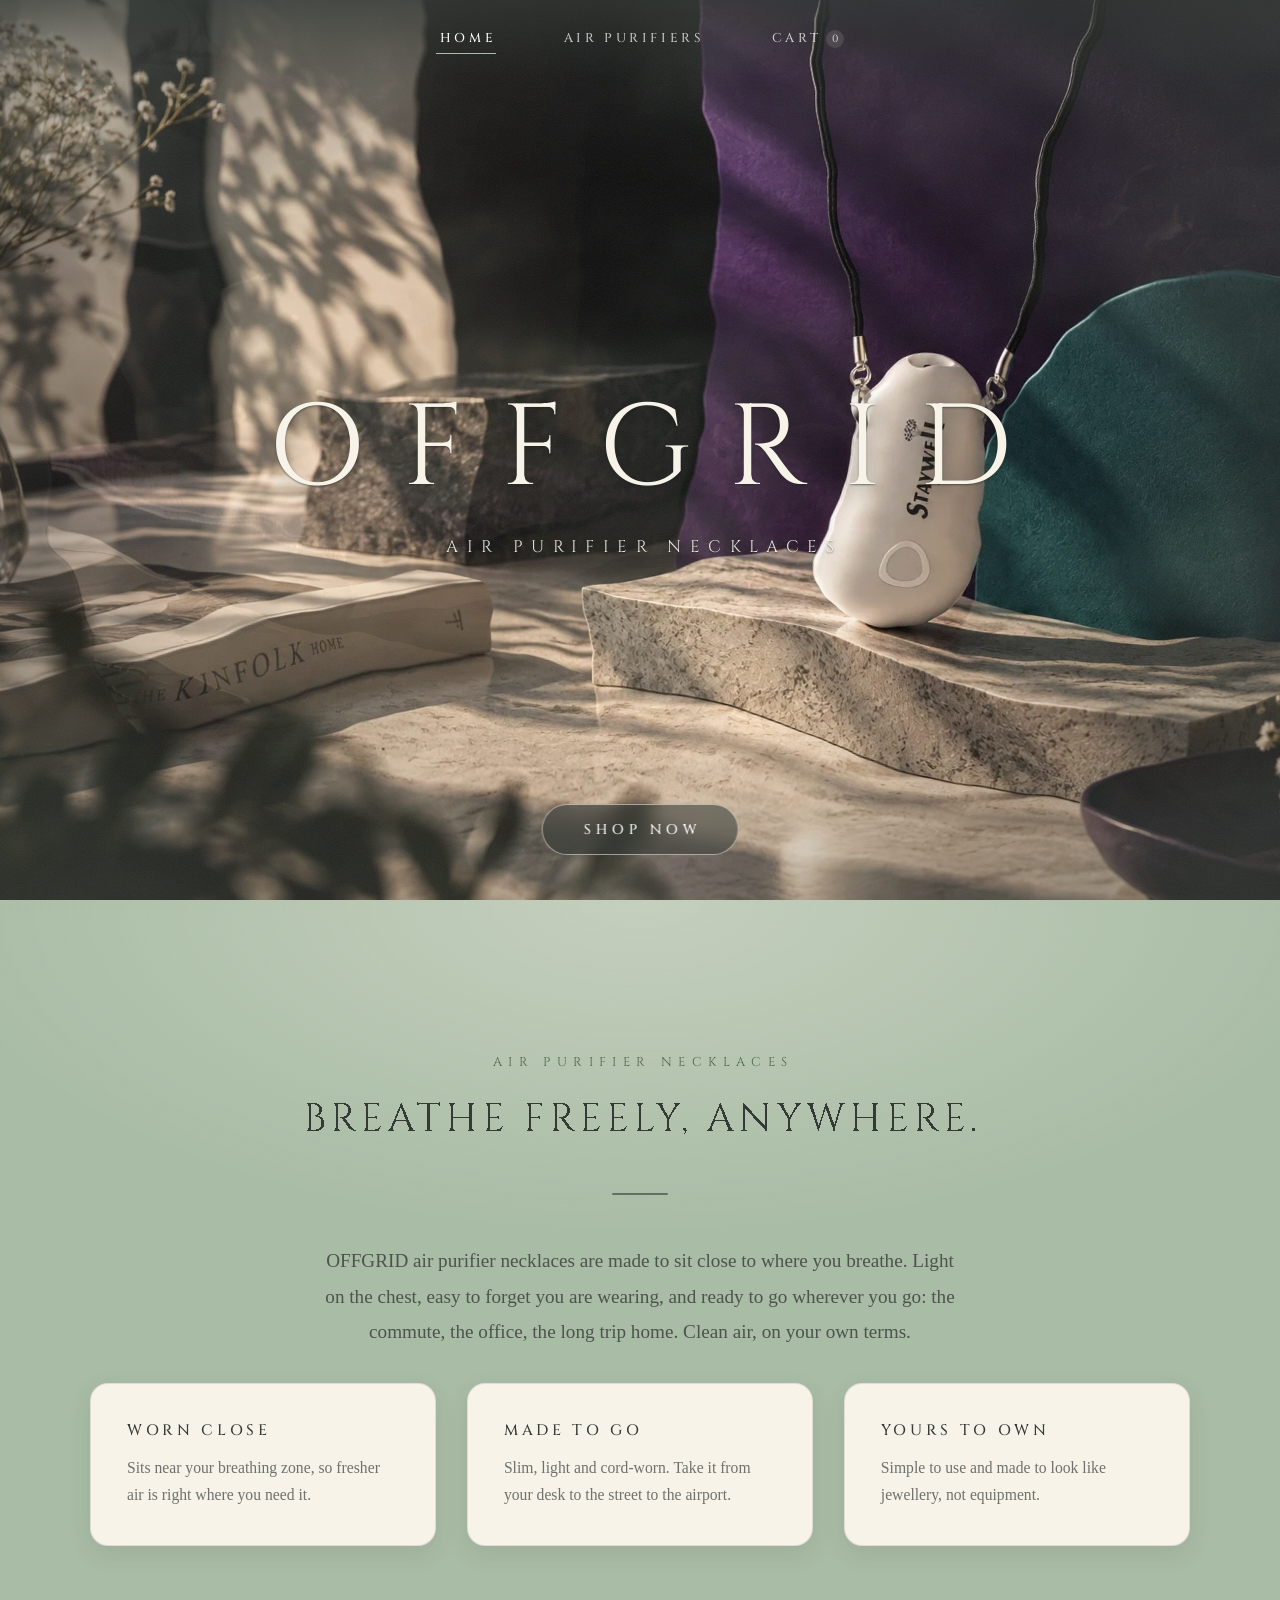
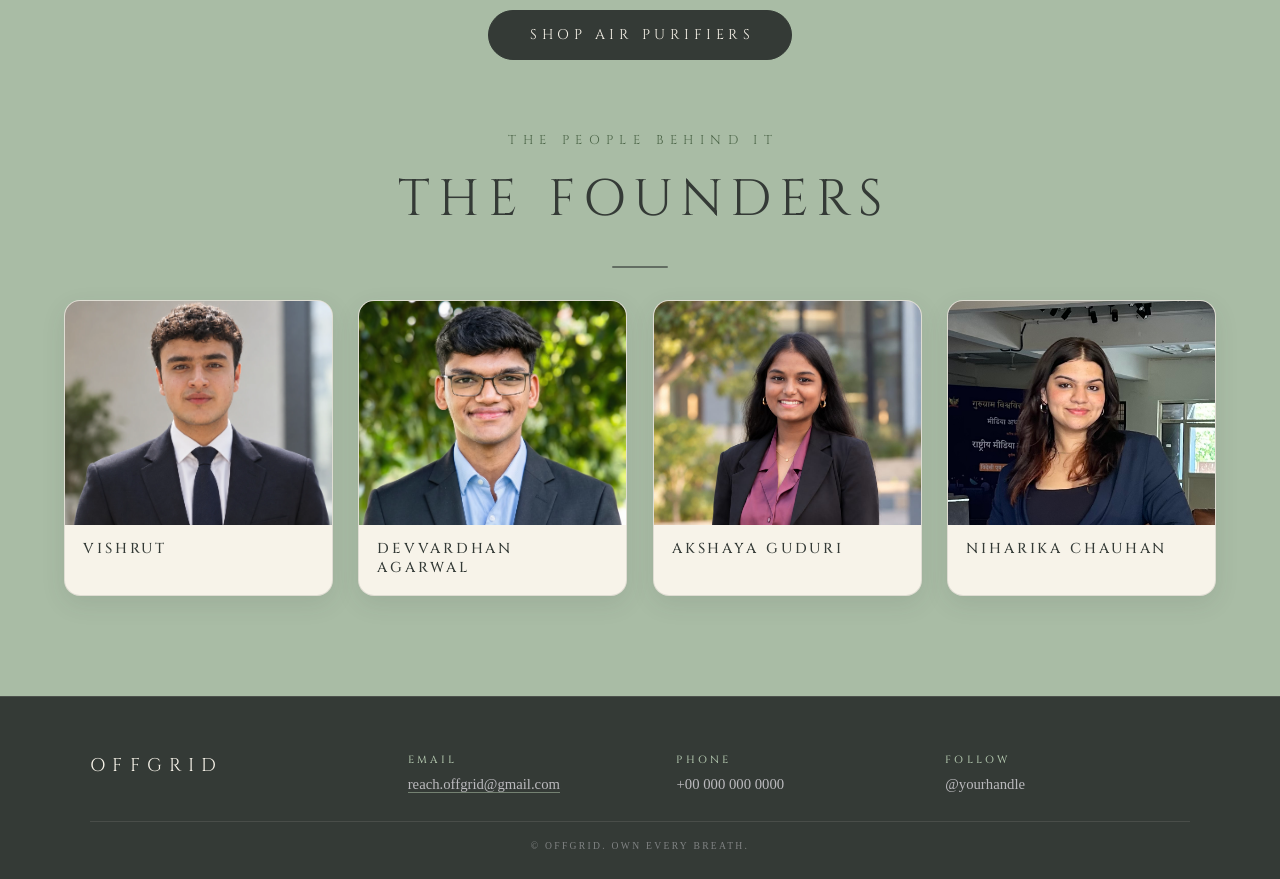
==== commit 1cd8ee30: "Home and loader: switch to the sage theme of the Air Purifiers page Co-Authored-By: Claude Opus 5.5 " ====
--- a/index.html
+++ b/index.html
@@ -9,13 +9,15 @@
 <link href="https://fonts.googleapis.com/css2?family=Cinzel:wght@400;500&display=swap" rel="stylesheet">
 <style>
   :root {
-    --jet: #050505;
-    --amethyst: #3B0A6B;
-    --cyan: #62A3AE;                      /* muted teal: the old cyan, taken down from neon to matte */
+    --sage: #A9BCA5; --ivory: #F7F3E9; --stone: #D7D1C6; --graphite: #343A36; --moss: #5f7a5a;
+    /* the old names, now pointing into the sage palette */
+    --jet: var(--graphite);
+    --amethyst: var(--moss);
+    --cyan: var(--sage);
   }
   * { margin: 0; padding: 0; box-sizing: border-box; }
   html { scroll-behavior: smooth; }
-  html, body { width: 100%; background: var(--jet); color: #fff; }
+  html, body { width: 100%; background: var(--sage); color: var(--graphite); }
   body { min-height: 100vh; min-height: 100dvh; overflow-x: hidden; }
   body.loading { overflow: hidden; height: 100vh; height: 100dvh; }     /* no scrolling until the loader has opened */
   canvas { position: absolute; inset: 0; width: 100%; height: 100%; display: block; }
@@ -24,7 +26,7 @@
   #hero { position: relative; width: 100%; height: 100vh; height: 100dvh; overflow: hidden; }
   #hero::before { /* vignette */
     content: ""; position: absolute; inset: 0; z-index: 2; pointer-events: none;
-    background: radial-gradient(ellipse at center, transparent 35%, rgba(5,5,5,.75) 100%);
+    background: radial-gradient(ellipse at center, transparent 45%, rgba(52,58,54,.55) 100%);
   }
   #hero::after { /* film grain */
     content: ""; position: absolute; inset: -50%; z-index: 3; pointer-events: none; opacity: .09;
@@ -53,9 +55,9 @@
   h1#title .ch {
     display: inline-block;
     opacity: 0;
-    color: #f3eff7;
+    color: var(--ivory);
     will-change: transform, opacity, filter;
-    text-shadow: 0 1px 2px rgba(5,5,5,.55), 0 4px 22px rgba(5,5,5,.5);   /* a soft dark shadow, so the letters hold up over the white device */
+    text-shadow: 0 1px 2px rgba(30,36,32,.55), 0 4px 22px rgba(30,36,32,.5);   /* a soft dark shadow, so the letters hold up over the white device */
   }
   h1#title .ch.hit {
     opacity: 1;
@@ -70,8 +72,8 @@
     animation-delay: calc(var(--i) * .18s);
   }
   @keyframes shimmer {
-    0%, 100% { color: #f3eff7; }
-    50% { color: #e2dce9; }
+    0%, 100% { color: var(--ivory); }
+    50% { color: #dfe7dc; }
   }
 
   /* ---------- Navbar ---------- */
@@ -80,7 +82,7 @@
     display: flex; justify-content: center; align-items: center;
     gap: clamp(1.4rem, 5vw, 4.5rem);
     padding: max(2.6vh, 18px) 16px;
-    background: linear-gradient(to bottom, rgba(5,5,5,.7), rgba(5,5,5,0));
+    background: linear-gradient(to bottom, rgba(52,58,54,.62), rgba(52,58,54,0));
     opacity: 0; transform: translateY(-14px);
     transition: opacity 1.2s ease, transform 1.2s cubic-bezier(.2,.8,.2,1);
   }
@@ -107,8 +109,8 @@
     font-size: clamp(.72rem, 1.1vw, .9rem); letter-spacing: .32em; text-transform: uppercase; text-indent: .32em;
     color: #fff; text-decoration: none; white-space: nowrap;
     padding: 1.05em 2.6em;
-    border: 1px solid rgba(98,163,174,.6); border-radius: 999px;
-    background: rgba(59,10,107,.55);
+    border: 1px solid rgba(247,243,233,.55); border-radius: 999px;
+    background: rgba(52,58,54,.55);
     -webkit-backdrop-filter: blur(10px); backdrop-filter: blur(10px);
     opacity: 0; transition: background .4s, box-shadow .4s, border-color .4s, color .4s, letter-spacing .4s;
   }
@@ -123,13 +125,13 @@
     position: fixed; inset: 0; z-index: 10; background: transparent;
   }
   #loader.done { pointer-events: none; }
-  .panel { position: absolute; left: 0; right: 0; height: 50.2%; background: #05040b; will-change: transform; }
+  .panel { position: absolute; left: 0; right: 0; height: 50.2%; background: var(--sage); will-change: transform; }
   .panel.top { top: 0; } .panel.bot { bottom: 0; }
   #bar {
     position: absolute; left: 50%; top: 50%; width: min(300px, 56vw); height: 3px;
-    transform: translate(-50%, -50%); background: rgba(165,145,196,.16); border-radius: 2px; overflow: hidden;
-  }
-  #bar i { display: block; height: 100%; width: 0; background: linear-gradient(90deg, #3B0A6B, #6f4d9c, #62A3AE); }
+    transform: translate(-50%, -50%); background: rgba(52,58,54,.16); border-radius: 2px; overflow: hidden;
+  }
+  #bar i { display: block; height: 100%; width: 0; background: linear-gradient(90deg, var(--graphite), var(--moss), var(--ivory)); }
 
   @media (prefers-reduced-motion: reduce) {
     #hero::after { animation: none; }
@@ -153,40 +155,40 @@
     position: absolute; top: 100%; left: 50%; transform: translate(-50%, 6px); margin-top: clamp(.9rem, 2.4vw, 1.8rem);
     font-family: "Cinzel", Georgia, serif; font-weight: 400; white-space: nowrap;
     font-size: clamp(.6rem, 1.35vw, 1.05rem); letter-spacing: .5em; text-indent: .5em; text-transform: uppercase;
-    color: rgba(243,239,247,.85); text-shadow: 0 1px 2px rgba(5,5,5,.6), 0 3px 16px rgba(5,5,5,.5);
+    color: rgba(247,243,233,.92); text-shadow: 0 1px 2px rgba(30,36,32,.6), 0 3px 16px rgba(30,36,32,.5);
     opacity: 0; transition: opacity 1.2s ease, transform 1.2s cubic-bezier(.2,.8,.2,1);
   }
   #sub.in { opacity: 1; transform: translate(-50%, 0); }
 
   /* ---------- Below the hero ---------- */
   #story { position: relative; padding: clamp(72px, 12vw, 160px) clamp(20px, 5vw, 64px) clamp(20px, 3vw, 36px);
-    background: radial-gradient(ellipse 80% 60% at 50% 0%, rgba(59,10,107,.32), transparent 70%), var(--jet);
+    background: radial-gradient(ellipse 80% 60% at 50% 0%, rgba(247,243,233,.35), transparent 70%), var(--sage);
     font-family: "Cinzel", Georgia, serif; text-align: center; }
   #story .inner { max-width: 1100px; margin: 0 auto; }
-  .eyebrow { font-size: clamp(.62rem, 1.1vw, .8rem); letter-spacing: .5em; text-indent: .5em; text-transform: uppercase; color: var(--cyan); }
-  #story h2 { margin-top: 1.4rem; font-weight: 400; text-transform: uppercase; color: #f3eff7;
+  .eyebrow { font-size: clamp(.62rem, 1.1vw, .8rem); letter-spacing: .5em; text-indent: .5em; text-transform: uppercase; color: #4d6649; }
+  #story h2 { margin-top: 1.4rem; font-weight: 400; text-transform: uppercase; color: var(--graphite);
     font-size: clamp(2rem, 7vw, 5.2rem); letter-spacing: .12em; text-indent: .12em; line-height: 1.1; }
-  .lead { margin-top: 1.4rem; font-size: clamp(.95rem, 2vw, 1.5rem); letter-spacing: .22em; text-indent: .22em; text-transform: uppercase; color: rgba(165,145,196,.95); }
-  .rule2 { width: 56px; height: 1px; margin: clamp(28px, 4vw, 48px) auto; background: var(--cyan); }
-  .copy { max-width: 640px; margin: 0 auto; font-family: Georgia, "Times New Roman", serif; font-size: clamp(1rem, 1.7vw, 1.2rem); line-height: 1.85; color: rgba(243,239,247,.72); }
+  .lead { margin-top: 1.4rem; font-size: clamp(.95rem, 2vw, 1.5rem); letter-spacing: .22em; text-indent: .22em; text-transform: uppercase; color: rgba(52,58,54,.75); }
+  .rule2 { width: 56px; height: 2px; border-radius: 2px; margin: clamp(28px, 4vw, 48px) auto; background: rgba(52,58,54,.6); }
+  .copy { max-width: 640px; margin: 0 auto; font-family: Georgia, "Times New Roman", serif; font-size: clamp(1rem, 1.7vw, 1.2rem); line-height: 1.85; color: rgba(52,58,54,.8); }
   .trio { display: grid; grid-template-columns: repeat(3, minmax(0, 1fr)); gap: clamp(14px, 2.4vw, 32px); margin-top: clamp(18px, 2.6vw, 34px); text-align: left; }
-  .trio article { padding: clamp(22px, 3vw, 36px); border-radius: 18px; border: 1px solid rgba(165,145,196,.18); background: rgba(59,10,107,.14); }
-  .trio h3 { font-weight: 500; font-size: .95rem; letter-spacing: .24em; text-transform: uppercase; color: #f3eff7; }
-  .trio p { margin-top: .9rem; font-family: Georgia, "Times New Roman", serif; font-size: .98rem; line-height: 1.7; color: rgba(243,239,247,.62); }
+  .trio article { padding: clamp(22px, 3vw, 36px); border-radius: 18px; border: 1px solid rgba(52,58,54,.12); background: var(--ivory); box-shadow: 0 8px 24px rgba(52,58,54,.1); }
+  .trio h3 { font-weight: 500; font-size: .95rem; letter-spacing: .24em; text-transform: uppercase; color: var(--graphite); }
+  .trio p { margin-top: .9rem; font-family: Georgia, "Times New Roman", serif; font-size: .98rem; line-height: 1.7; color: rgba(52,58,54,.7); }
   .cta { display: inline-block; margin-top: clamp(36px, 5vw, 64px); padding: 1.05em 2.6em; border-radius: 999px; text-decoration: none;
-    font-size: clamp(.72rem, 1.1vw, .9rem); letter-spacing: .32em; text-indent: .32em; text-transform: uppercase; color: #fff;
-    border: 1px solid rgba(98,163,174,.6); background: rgba(59,10,107,.55); transition: background .4s, color .4s, border-color .4s; }
-  .cta:hover, .cta:focus-visible { background: var(--cyan); color: var(--jet); border-color: var(--cyan); outline: none; }
-
-  #contact { padding: clamp(36px, 5vw, 56px) clamp(20px, 5vw, 64px) 28px; background: #08060d; border-top: 1px solid rgba(165,145,196,.14);
+    font-size: clamp(.72rem, 1.1vw, .9rem); letter-spacing: .32em; text-indent: .32em; text-transform: uppercase; color: var(--ivory);
+    border: 1px solid var(--graphite); background: var(--graphite); transition: background .4s, color .4s, border-color .4s; }
+  .cta:hover, .cta:focus-visible { background: var(--moss); color: var(--ivory); border-color: var(--moss); outline: none; }
+
+  #contact { padding: clamp(36px, 5vw, 56px) clamp(20px, 5vw, 64px) 28px; background: var(--graphite); border-top: 1px solid rgba(247,243,233,.12);
     font-family: "Cinzel", Georgia, serif; }
   #contact .row { max-width: 1100px; margin: 0 auto; display: grid; grid-template-columns: 1.2fr repeat(3, minmax(0, 1fr)); gap: 24px; align-items: start; }
-  #contact .brand { font-size: 1.15rem; letter-spacing: .4em; color: #f3eff7; }
+  #contact .brand { font-size: 1.15rem; letter-spacing: .4em; color: var(--ivory); }
   #contact h4 { font-weight: 500; font-size: .66rem; letter-spacing: .3em; text-transform: uppercase; color: var(--cyan); }
   #contact p { margin-top: .55rem; font-family: Georgia, "Times New Roman", serif; font-size: .92rem; color: rgba(243,239,247,.7); }
-  #contact a { color: inherit; text-decoration: none; border-bottom: 1px solid rgba(98,163,174,.45); transition: color .3s, border-color .3s; }
+  #contact a { color: inherit; text-decoration: none; border-bottom: 1px solid rgba(169,188,165,.55); transition: color .3s, border-color .3s; }
   #contact a:hover, #contact a:focus-visible { color: #fff; border-color: var(--cyan); outline: none; }
-  #contact .fine { max-width: 1100px; margin: 28px auto 0; padding-top: 18px; border-top: 1px solid rgba(165,145,196,.1);
+  #contact .fine { max-width: 1100px; margin: 28px auto 0; padding-top: 18px; border-top: 1px solid rgba(247,243,233,.1);
     font-size: .6rem; letter-spacing: .24em; text-transform: uppercase; color: rgba(243,239,247,.4); text-align: center; }
 
   .reveal { opacity: 0; transform: translateY(24px); transition: opacity 1s ease, transform 1s cubic-bezier(.2,.8,.2,1); }
@@ -201,21 +203,21 @@
 
   /* ---------- Founders: four fixed cards (placeholders) ---------- */
   #founders { position: relative; padding: clamp(20px, 3vw, 36px) clamp(20px, 5vw, 64px) clamp(56px, 8vw, 100px);
-    background: linear-gradient(to bottom, var(--jet), #0a0711 60%, var(--jet)); font-family: "Cinzel", Georgia, serif; text-align: center; }
-  #founders h2 { margin-top: 1rem; font-weight: 400; text-transform: uppercase; color: #f3eff7;
+    background: var(--sage); font-family: "Cinzel", Georgia, serif; text-align: center; }
+  #founders h2 { margin-top: 1rem; font-weight: 400; text-transform: uppercase; color: var(--graphite);
     font-size: clamp(1.6rem, 4.6vw, 3.2rem); letter-spacing: .16em; text-indent: .16em; }
   #founders .rule2 { margin: clamp(20px, 3vw, 32px) auto; }
   .founders-grid { max-width: 1200px; margin: clamp(14px, 2vw, 24px) auto 0; display: grid; grid-template-columns: repeat(4, minmax(0, 1fr)); gap: clamp(12px, 2vw, 26px); }
-  .founder { text-align: left; border-radius: 16px; overflow: hidden; border: 1px solid rgba(165,145,196,.18); background: rgba(59,10,107,.14);
+  .founder { text-align: left; border-radius: 16px; overflow: hidden; border: 1px solid rgba(52,58,54,.12); background: var(--ivory); box-shadow: 0 8px 24px rgba(52,58,54,.1);
     transition: border-color .4s, transform .4s cubic-bezier(.2,.8,.2,1); }
-  .founder:hover { border-color: rgba(98,163,174,.5); transform: translateY(-4px); }
+  .founder:hover { border-color: rgba(52,58,54,.3); transform: translateY(-4px); }
   .founder .ph { aspect-ratio: 25 / 21; display: grid; place-items: center;
-    background: linear-gradient(115deg, transparent 30%, rgba(243,239,247,.06) 42%, transparent 54%),
-                radial-gradient(ellipse 70% 60% at 50% 40%, rgba(111,77,156,.28), transparent 70%), linear-gradient(160deg, #1c1228, #0d0915); }
+    background: linear-gradient(115deg, transparent 30%, rgba(255,255,255,.45) 42%, transparent 54%),
+                radial-gradient(ellipse 70% 60% at 50% 40%, rgba(169,188,165,.45), transparent 70%), linear-gradient(160deg, #e9e5db, var(--stone)); }
   .founder img.ph { display: block; width: 100%; object-fit: cover; object-position: 50% 22%; }
-  .founder .ph span { font-size: .62rem; letter-spacing: .28em; text-indent: .28em; text-transform: uppercase; color: rgba(243,239,247,.38); }
+  .founder .ph span { font-size: .62rem; letter-spacing: .28em; text-indent: .28em; text-transform: uppercase; color: rgba(52,58,54,.45); }
   .founder .meta { padding: 14px 18px 18px; }
-  .founder h3 { font-weight: 500; font-size: .9rem; letter-spacing: .2em; text-transform: uppercase; color: #f3eff7; }
+  .founder h3 { font-weight: 500; font-size: .9rem; letter-spacing: .2em; text-transform: uppercase; color: var(--graphite); }
   .founder .role { margin-top: .4rem; font-size: .62rem; letter-spacing: .3em; text-transform: uppercase; color: var(--cyan); }
   .founder p.bio { margin-top: .6rem; font-family: Georgia, "Times New Roman", serif; font-size: .88rem; line-height: 1.6; color: rgba(243,239,247,.6); }
   @media (max-width: 960px) { .founders-grid { grid-template-columns: repeat(2, minmax(0, 1fr)); } }
@@ -319,7 +321,7 @@
 <script src="assets/cart.js"></script>
 <script>
 (() => {
-  const PAL = { jet: '#050505', amethyst: '#3B0A6B', cyan: '#62A3AE' };
+  const PAL = { jet: '#343A36', amethyst: '#5f7a5a', cyan: '#A9BCA5' };
 
   /* ---------- GL helpers ---------- */
   const VERT = `attribute vec2 p; void main(){ gl_Position = vec4(p,0.,1.); }`;
@@ -377,7 +379,7 @@
   const panelTop = document.querySelector('.panel.top'), panelBot = document.querySelector('.panel.bot');
   const morphEl = document.getElementById('morph');
   const barEl = document.getElementById('bar');
-  const COLORS = ['rgb(66,26,112)', 'rgb(106,70,152)', 'rgb(160,140,192)'];   // amethyst -> dusty lilac (matte)
+  const COLORS = ['rgb(247,243,233)', 'rgb(95,122,90)', 'rgb(52,58,54)'];   // ivory -> moss -> graphite (matte, on sage)
   const N = 12000;
   const parts = Array.from({ length: N }, (_, i) => {
     const g = (Math.random() + Math.random() + Math.random() - 1.5) / 1.5;      // ~gaussian across the band
@@ -419,7 +421,7 @@
       y += (top ? -1 : 1) * open * H * .8;
       if (y < -10 || y > H + 10) continue;
       wctx.globalAlpha = p.a * (1 - open * .7);
-      wctx.fillStyle = p.hot ? 'rgb(98,163,174)' : COLORS[p.c];
+      wctx.fillStyle = p.hot ? 'rgb(247,243,233)' : COLORS[p.c];
       const s = p.s * dpr;
       wctx.fillRect(X, y, s, s);
     }
@@ -587,7 +589,7 @@
         float mx = smoothstep(.0, 1., e);
         vec3 col = mix(ca.rgb, cb.rgb, mx);
         float edge = smoothstep(.02, .18, e) * (1. - smoothstep(.18, .38, e));
-        col += vec3(.38, .64, .68) * edge * .16 * k;          // a muted teal seam while photos blend
+        col += vec3(.66, .74, .65) * edge * .16 * k;          // a soft sage seam while photos blend
         gl_FragColor = vec4(col, 1.);
       }`);
     const U = n => hgl.getUniformLocation(hp, n);
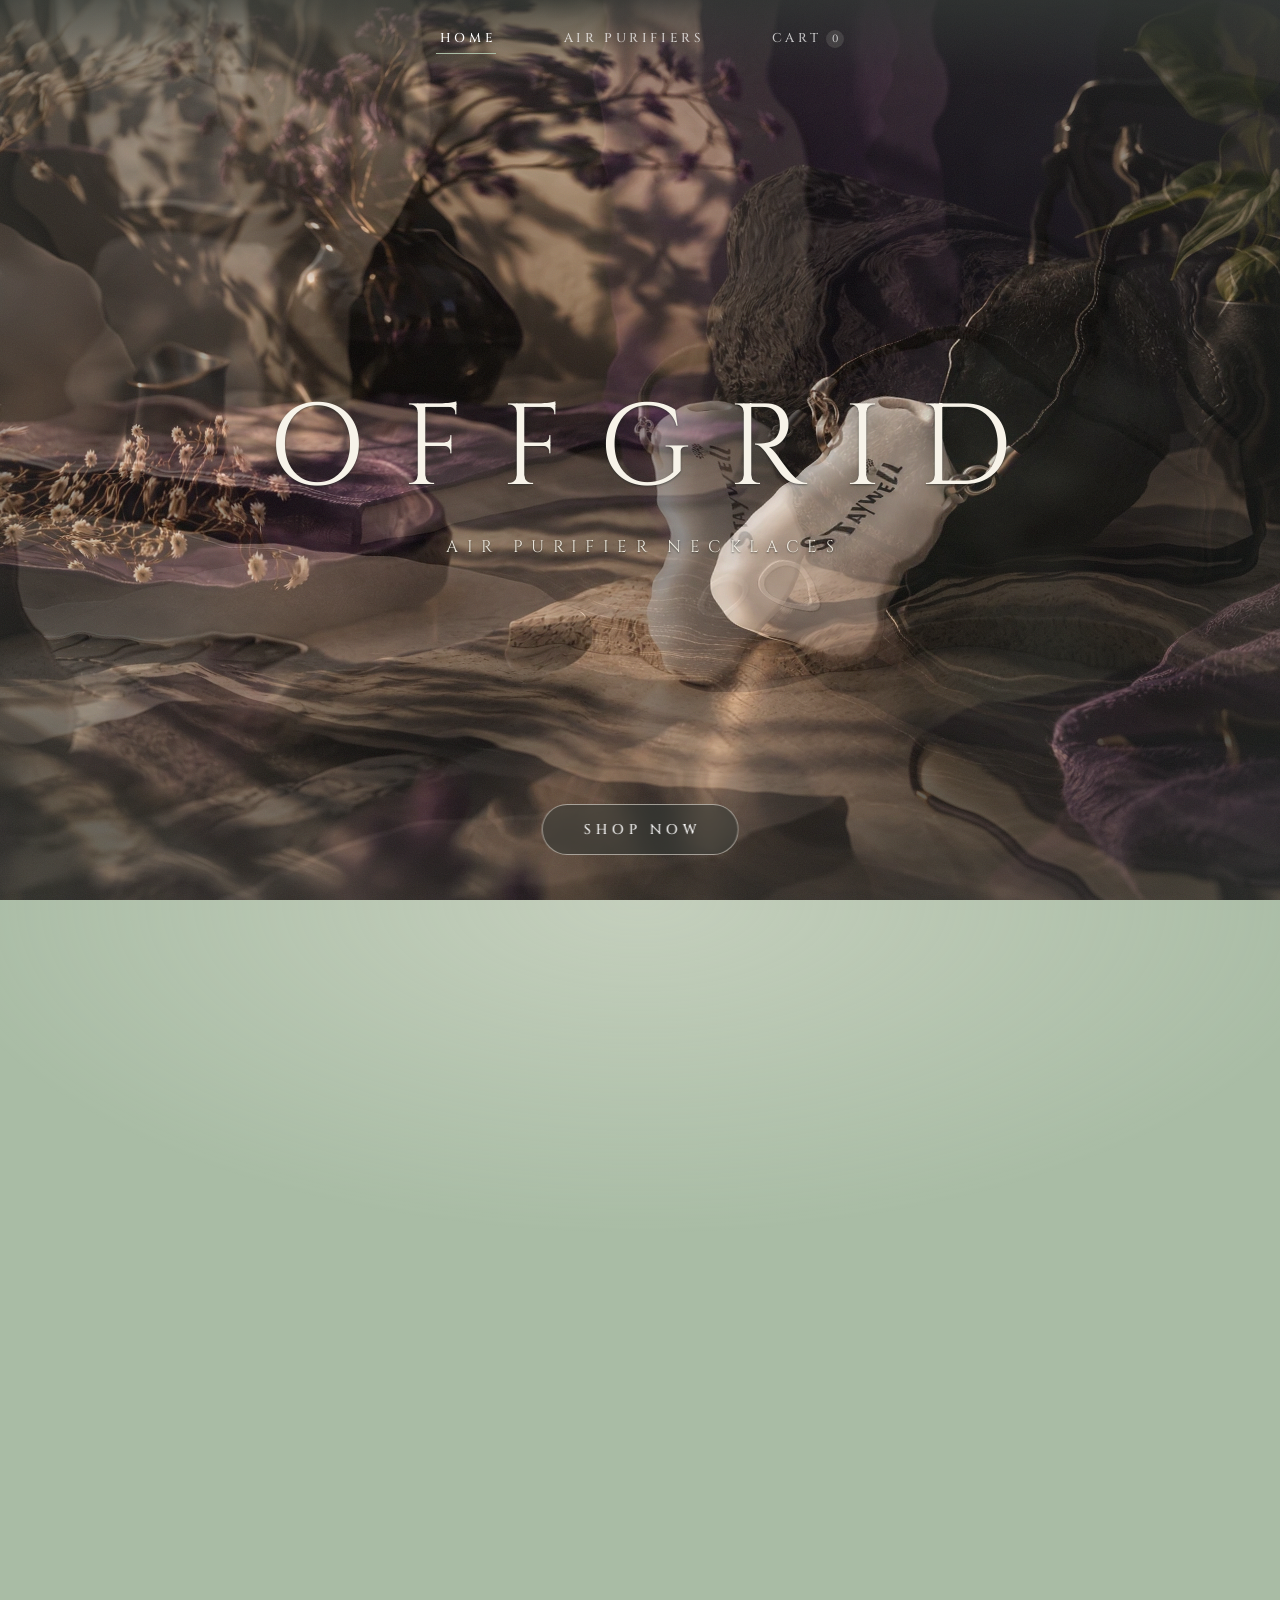
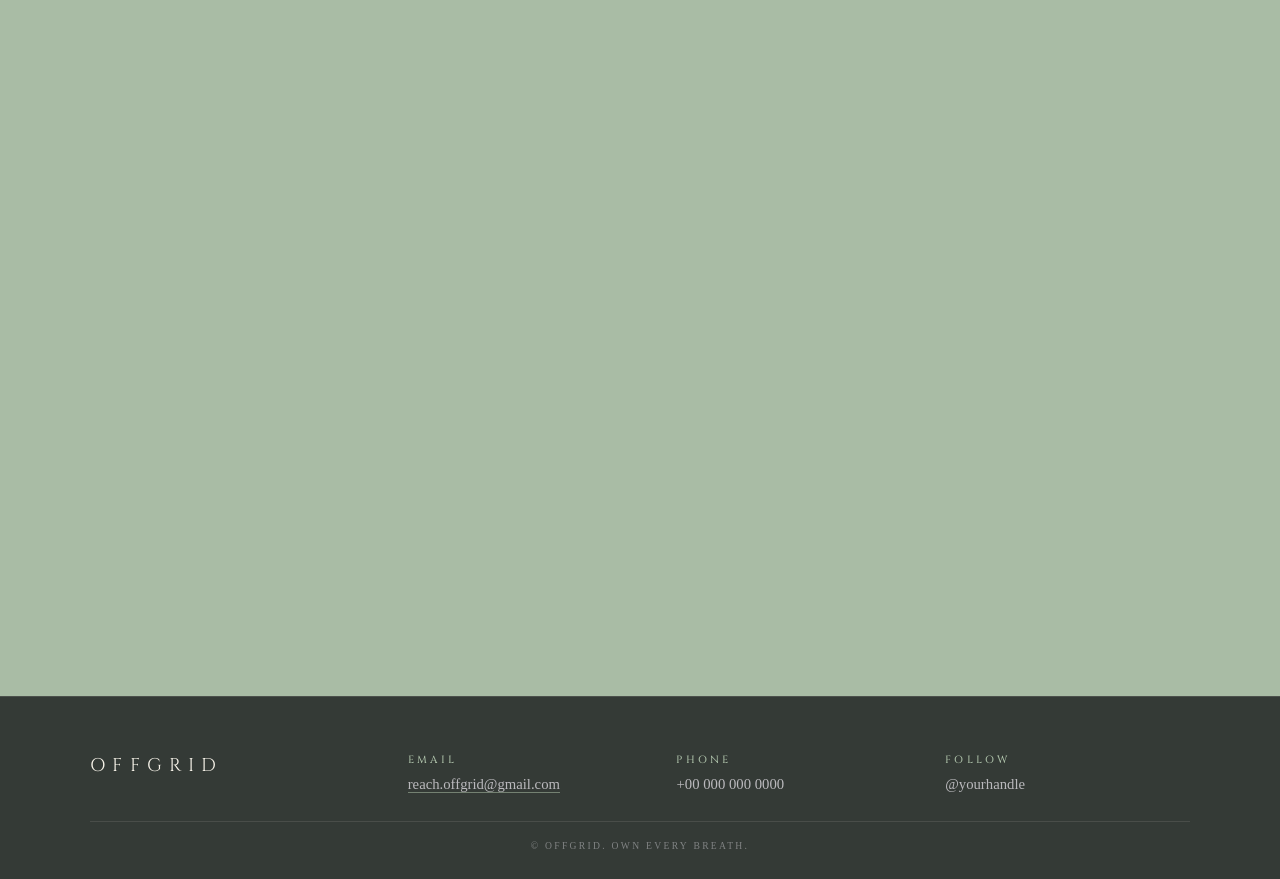
==== commit 2505fea1: "Home: remove the loading screen The hero now starts as soon as the fonts are in (or after 0.8s).  Co" ====
--- a/index.html
+++ b/index.html
@@ -19,7 +19,6 @@
   html { scroll-behavior: smooth; }
   html, body { width: 100%; background: var(--sage); color: var(--graphite); }
   body { min-height: 100vh; min-height: 100dvh; overflow-x: hidden; }
-  body.loading { overflow: hidden; height: 100vh; height: 100dvh; }     /* no scrolling until the loader has opened */
   canvas { position: absolute; inset: 0; width: 100%; height: 100%; display: block; }
 
   /* ---------- Hero ---------- */
@@ -119,19 +118,6 @@
     background: var(--cyan); color: var(--jet); border-color: var(--cyan); outline: none;
     letter-spacing: .38em;
   }
-
-  /* ---------- Loader ---------- */
-  #loader {
-    position: fixed; inset: 0; z-index: 10; background: transparent;
-  }
-  #loader.done { pointer-events: none; }
-  .panel { position: absolute; left: 0; right: 0; height: 50.2%; background: var(--sage); will-change: transform; }
-  .panel.top { top: 0; } .panel.bot { bottom: 0; }
-  #bar {
-    position: absolute; left: 50%; top: 50%; width: min(300px, 56vw); height: 3px;
-    transform: translate(-50%, -50%); background: rgba(52,58,54,.16); border-radius: 2px; overflow: hidden;
-  }
-  #bar i { display: block; height: 100%; width: 0; background: linear-gradient(90deg, var(--graphite), var(--moss), var(--ivory)); }
 
   @media (prefers-reduced-motion: reduce) {
     #hero::after { animation: none; }
@@ -236,7 +222,7 @@
 
 </style>
 </head>
-<body class="loading">
+<body>
 
 <main id="hero">
   <canvas id="morph"></canvas>
@@ -312,11 +298,6 @@
   <p class="fine">&copy; OFFGRID. Own every breath.</p>
 </footer>
 
-<div id="loader" aria-hidden="true">
-  <i class="panel top"></i><i class="panel bot"></i>
-  <canvas id="wave"></canvas>
-  <div id="bar"><i></i></div>
-</div>
 
 <script src="assets/cart.js"></script>
 <script>
@@ -367,68 +348,7 @@
     gl.viewport(0, 0, w, hgt);
   }
 
-  /* ---------- Scroll wave field (loader) ---------- */
-  let openStart = 0, heroReady = false;   // morph clock only starts once the hero is revealed
-  const OPEN_MS = 1400;
-  const LOAD_MS = 1200;
-  const loadStart = performance.now();
-  let vortexRunning = true;
-  const waveCanvas = document.getElementById('wave');
-  const wctx = waveCanvas.getContext('2d');
-  const barFill = document.querySelector('#bar i');
-  const panelTop = document.querySelector('.panel.top'), panelBot = document.querySelector('.panel.bot');
-  const morphEl = document.getElementById('morph');
-  const barEl = document.getElementById('bar');
-  const COLORS = ['rgb(247,243,233)', 'rgb(95,122,90)', 'rgb(52,58,54)'];   // ivory -> moss -> graphite (matte, on sage)
-  const N = 12000;
-  const parts = Array.from({ length: N }, (_, i) => {
-    const g = (Math.random() + Math.random() + Math.random() - 1.5) / 1.5;      // ~gaussian across the band
-    const spark = Math.random() < .14 ? (Math.random() - .5) * 5 : 0;           // loose particles far from the core
-    return {
-      x: Math.random(), band: i % 2, d: g + spark, v: .5 + Math.random() * 1.1,
-      s: .5 + Math.random() * 1.5, a: .2 + Math.random() * .8, hot: Math.random() < .06,
-      c: Math.abs(g) < .35 ? 2 : Math.abs(g) < .75 ? 1 : 0
-    };
-  });
-  let wT = 0, wLast = performance.now();
-  function waveFrame(now) {
-    if (!vortexRunning) return;
-    const dt = Math.min(.05, (now - wLast) / 1000); wLast = now;
-    const dpr = Math.min(window.devicePixelRatio || 1, 2);
-    const W = Math.floor(innerWidth * dpr), H = Math.floor(innerHeight * dpr);
-    if (waveCanvas.width !== W || waveCanvas.height !== H) { waveCanvas.width = W; waveCanvas.height = H; }
-
-    const oe = openStart ? Math.min(1, (now - openStart) / OPEN_MS) : 0;
-    const open = oe < .5 ? 4*oe*oe*oe : 1 - Math.pow(-2*oe + 2, 3) / 2;
-    wT += dt * (1 + open * 2.5);
-
-    const pr = Math.min(1, (now - loadStart) / LOAD_MS);
-    barFill.style.width = (pr * pr * (3 - 2 * pr) * 100) + '%';
-    barEl.style.opacity = Math.max(0, 1 - open * 3);
-    panelTop.style.transform = `translateY(${-open * 100}%)`;
-    panelBot.style.transform = `translateY(${open * 100}%)`;
-    morphEl.style.transform = `scale(${1 + .4 * (1 - open)})`;
-
-    wctx.clearRect(0, 0, W, H);
-    wctx.globalCompositeOperation = 'source-over';             // plain layering, no additive glow
-    const size = Math.min(W, H);
-    for (const p of parts) {
-      const X = ((p.x + wT * .045 * p.v) % 1) * W;
-      const wave = Math.sin(X / W * 9 + wT * 1.1) * H * .05 + Math.sin(X / W * 22 - wT * .8) * H * .018;
-      const spread = H * .085 * (.55 + .45 * Math.sin(X / W * 6 + wT * .4));
-      const top = p.band === 0;
-      let y = (top ? H * .2 + wave : H * .8 - wave) + p.d * spread;
-      y += (top ? -1 : 1) * open * H * .8;
-      if (y < -10 || y > H + 10) continue;
-      wctx.globalAlpha = p.a * (1 - open * .7);
-      wctx.fillStyle = p.hot ? 'rgb(247,243,233)' : COLORS[p.c];
-      const s = p.s * dpr;
-      wctx.fillRect(X, y, s, s);
-    }
-    wctx.globalAlpha = 1;
-    requestAnimationFrame(waveFrame);
-  }
-  requestAnimationFrame(waveFrame);
+  let heroReady = false;   // morph clock only starts once the hero is shown
 
   /* ---------- Procedural "images" for the hero ---------- */
   const W = 1920, H = 1080;
@@ -629,7 +549,7 @@
       hgl.drawArrays(hgl.TRIANGLE_STRIP, 0, 4);
       requestAnimationFrame(frame);
     }
-    // draw one frame immediately so the hero is ready beneath the loader
+    // start drawing as soon as the photos are in
     morphStart = () => { if (!running) { running = true; phaseStart = performance.now(); requestAnimationFrame(frame); } };
     // product photography; procedural scenes only if the images fail to load
     const PHOTOS = ['assets/hero-1.webp', 'assets/hero-2.webp', 'assets/hero-3.webp'];
@@ -671,64 +591,12 @@
     setTimeout(() => document.getElementById('sub').classList.add('in'), letters.length * 230 + 250);
   }
 
-  /* ---------- Loader sequence ---------- */
-  const loader = document.getElementById('loader');
-
+  /* ---------- Start: show the hero as soon as the fonts are in ---------- */
   const fontsReady = (document.fonts && document.fonts.ready) ? document.fonts.ready : Promise.resolve();
-  Promise.all([Promise.race([fontsReady.catch(() => {}), new Promise(r => setTimeout(r, LOAD_MS))]), new Promise(r => setTimeout(r, LOAD_MS))]).then(() => {
-    openStart = performance.now();
-    setTimeout(() => { heroReady = true; }, OPEN_MS);
-    loader.classList.add('done');
-    setTimeout(playTitle, OPEN_MS * .6);
-    setTimeout(() => { vortexRunning = false; loader.style.display = 'none'; document.body.classList.remove('loading'); }, OPEN_MS + 100);
+  Promise.race([fontsReady.catch(() => {}), new Promise(r => setTimeout(r, 800))]).then(() => {
+    heroReady = true;
+    playTitle();
   });
-
-
-  /* ---------- Fade the sections in as they scroll into view ---------- */
-  const rv = document.querySelectorAll('.reveal');
-  if ('IntersectionObserver' in window) {
-    const io = new IntersectionObserver(es => es.forEach(e => { if (e.isIntersecting) { e.target.classList.add('in'); io.unobserve(e.target); } }), { threshold: .15 });
-    rv.forEach(el => io.observe(el));
-  } else { rv.forEach(el => el.classList.add('in')); }
-
-  const reduceMotion = matchMedia('(prefers-reduced-motion: reduce)').matches;
-  /* ---------- Tagline morph: one line melts into the next ---------- */
-  const m1 = document.getElementById('m1'), m2 = document.getElementById('m2'), mh = document.getElementById('tagline');
-  if (m1 && m2) {
-    const LINES = ['Own every breath.', 'The air you deserve.', 'Breathe freely, anywhere.', 'Clean air, worn close.'];
-    const HOLD_T = 2600, MORPH_T = 1400;
-    let cur = 0, phaseStart = 0, morphing = false;
-    function paint(f) {                                      // f: 0 = still the old line, 1 = fully the new one
-      f = Math.min(Math.max(f, 0), 1);
-      const g = 1 - f;
-      m2.style.filter = 'blur(' + Math.min(8 / f - 8, 100) + 'px)'; m2.style.opacity = Math.pow(f, .4);
-      m1.style.filter = 'blur(' + Math.min(8 / g - 8, 100) + 'px)'; m1.style.opacity = Math.pow(g, .4);
-    }
-    function settle(i) {
-      m1.textContent = LINES[i]; m1.style.filter = 'none'; m1.style.opacity = 1;
-      m2.textContent = ''; m2.style.filter = 'none'; m2.style.opacity = 0;
-    }
-    function fitTagline() {                                  // reserve the height of the tallest line so nothing below jumps
-      const probe = mh.cloneNode(false); probe.removeAttribute('id'); probe.removeAttribute('aria-label');
-      probe.style.cssText = 'position:absolute;visibility:hidden;pointer-events:none;filter:none;width:' + mh.clientWidth + 'px';
-      const sp = document.createElement('span'); probe.appendChild(sp); mh.parentNode.appendChild(probe);
-      let h = 0; LINES.forEach(t => { sp.textContent = t; h = Math.max(h, probe.offsetHeight); });
-      probe.remove(); mh.style.minHeight = h + 'px';
-    }
-    function tick(now) {
-      if (!phaseStart) phaseStart = now;
-      const el = now - phaseStart;
-      if (!morphing && el > HOLD_T) { morphing = true; phaseStart = now; m2.textContent = LINES[(cur + 1) % LINES.length]; }
-      else if (morphing) {
-        const f = el / MORPH_T;
-        if (f >= 1) { cur = (cur + 1) % LINES.length; settle(cur); morphing = false; phaseStart = now; } else paint(f);
-      }
-      requestAnimationFrame(tick);
-    }
-    fitTagline(); addEventListener('resize', fitTagline);
-    if (document.fonts && document.fonts.ready) document.fonts.ready.then(fitTagline);
-    if (!reduceMotion) requestAnimationFrame(tick);
-  }
 })();
 </script>
 </body>
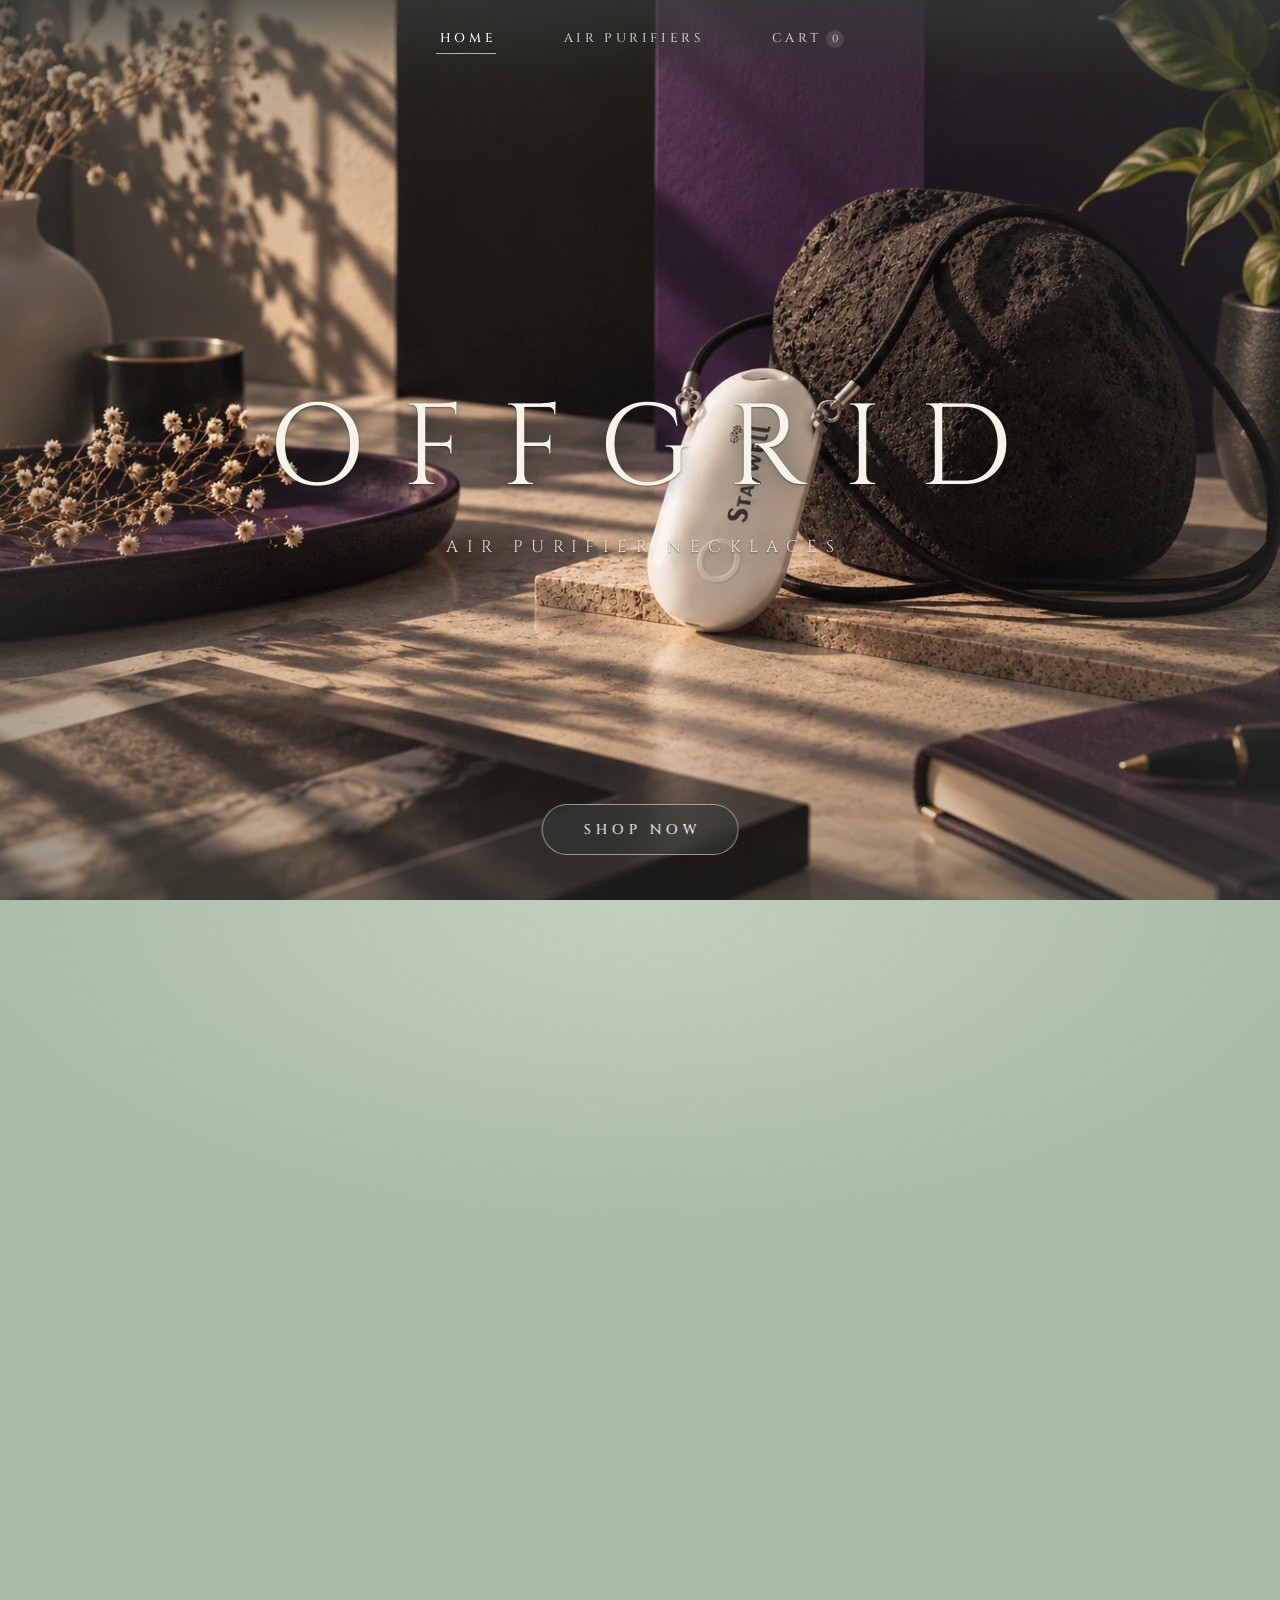
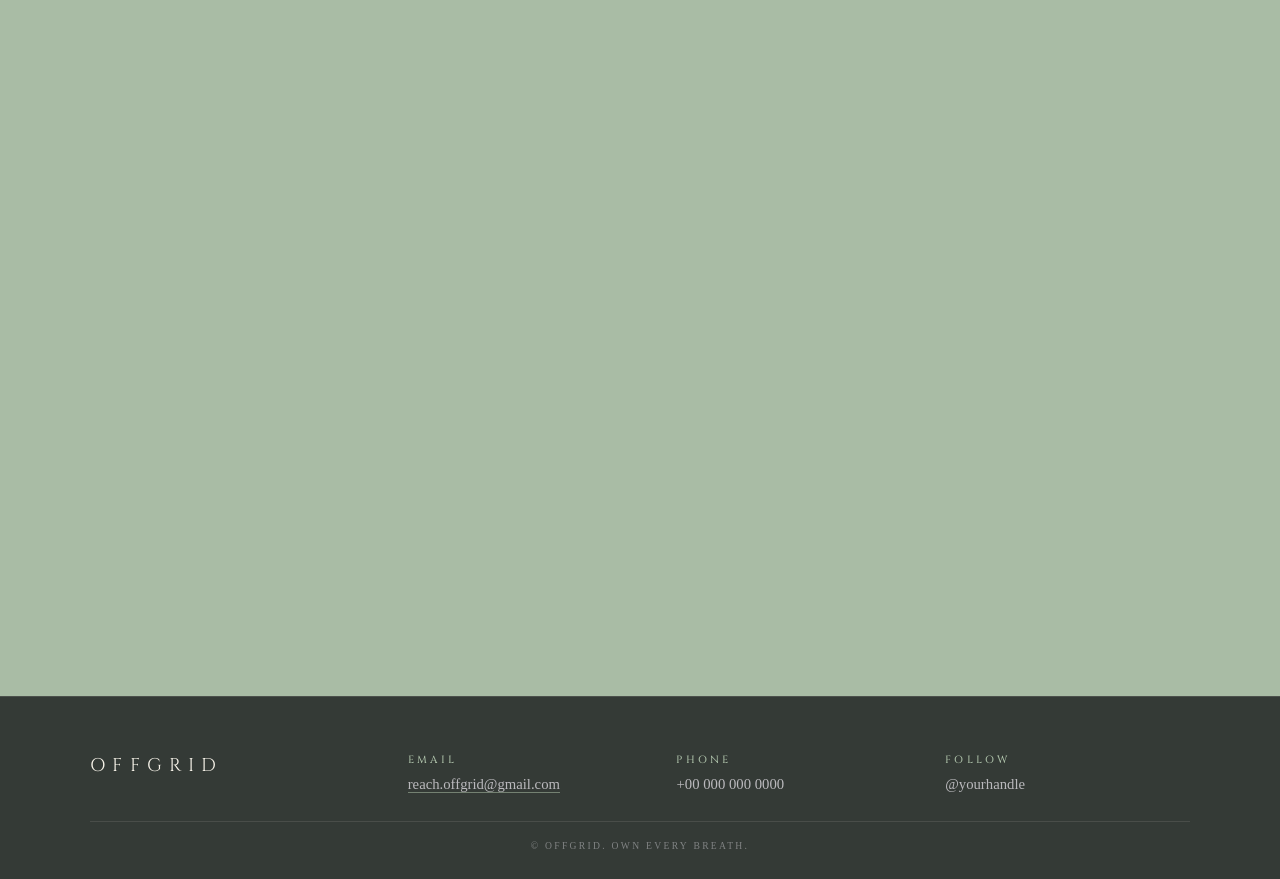
==== commit 23255358: "Founders: swap Vishrut and Niharika Chauhan Co-Authored-By: Claude Opus 5.5 <noreply@anthropic.com>" ====
--- a/index.html
+++ b/index.html
@@ -262,9 +262,9 @@
   </div>
   <div class="founders-grid">
       <article class="founder reveal">
-        <img class="ph photo" src="assets/founders/founder-1.webp" alt="Vishrut" loading="lazy" decoding="async">
+        <img class="ph photo" src="assets/founders/founder-4.jpg" style="object-position: 50% 75%" alt="Niharika Chauhan" loading="lazy" decoding="async">
         <div class="meta">
-          <h3>Vishrut</h3>
+          <h3>Niharika Chauhan</h3>
         </div>
       </article>
       <article class="founder reveal">
@@ -280,9 +280,9 @@
         </div>
       </article>
       <article class="founder reveal">
-        <img class="ph photo" src="assets/founders/founder-4.jpg" style="object-position: 50% 75%" alt="Niharika Chauhan" loading="lazy" decoding="async">
+        <img class="ph photo" src="assets/founders/founder-1.webp" alt="Vishrut" loading="lazy" decoding="async">
         <div class="meta">
-          <h3>Niharika Chauhan</h3>
+          <h3>Vishrut</h3>
         </div>
       </article>
     </div>
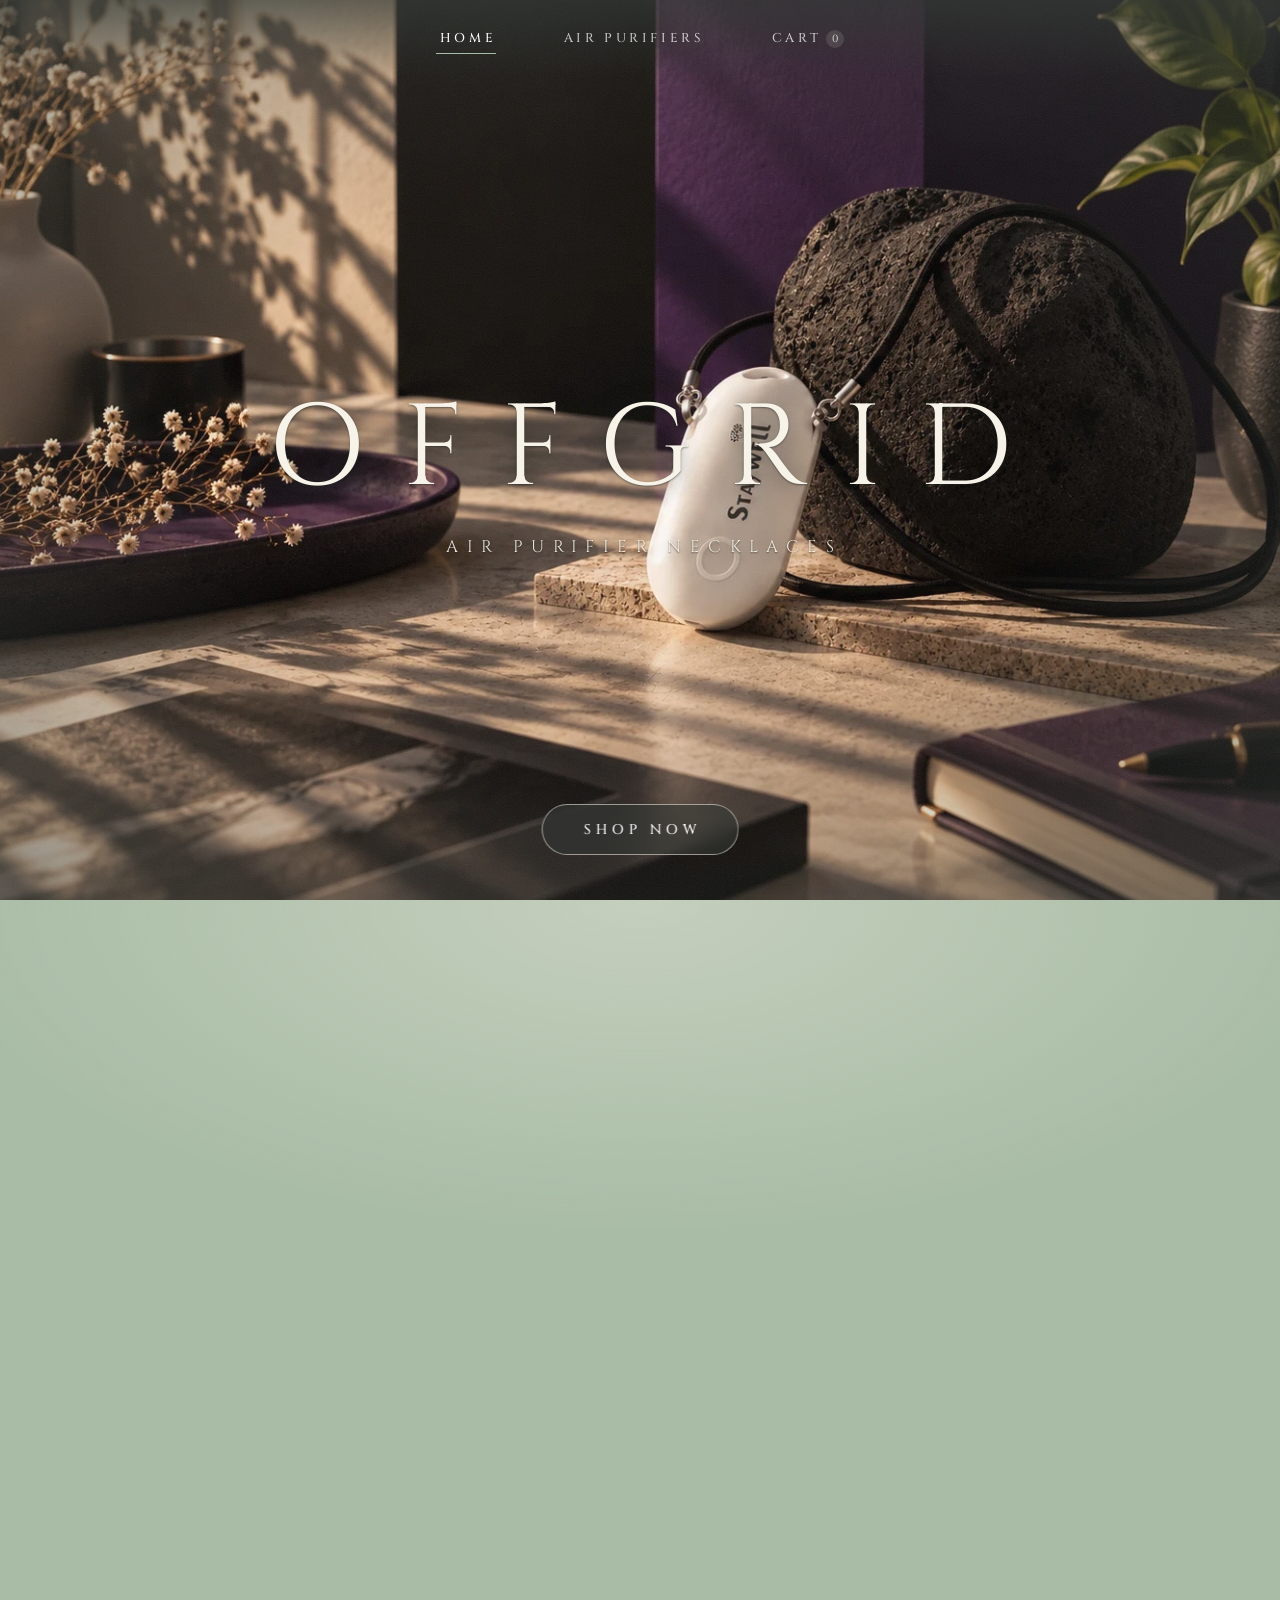
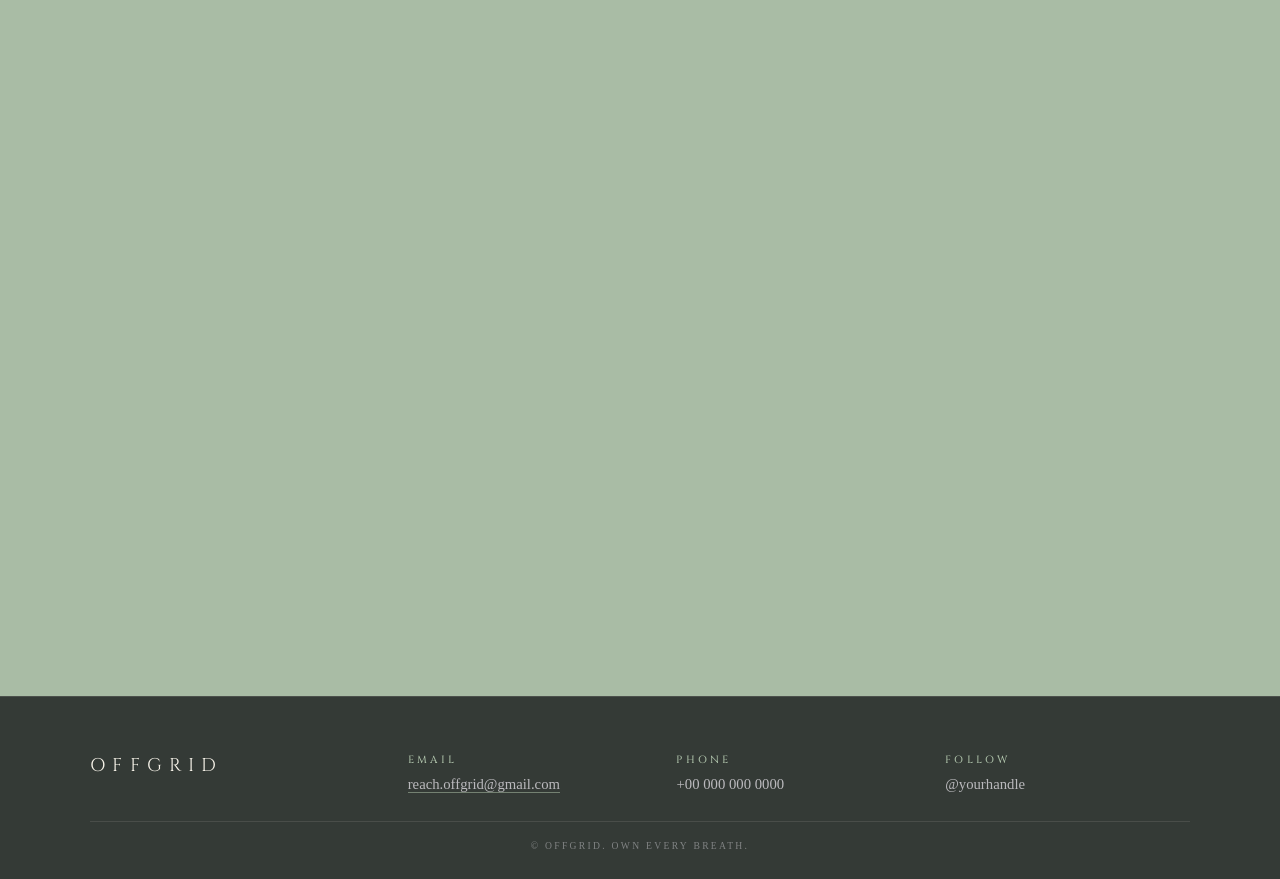
==== commit e8f2cdbe: "Home: a fixed tagline, "Own your breath.", instead of the morphing lines Co-Authored-By: Claude Opus" ====
--- a/index.html
+++ b/index.html
@@ -210,10 +210,7 @@
   @media (max-width: 420px) { .founders-grid { grid-template-columns: 1fr; } }
 
   /* ---------- Tagline that melts from one line into the next ---------- */
-  .morph { display: grid; filter: url(#threshold); }
-  #story h2.morph { font-size: clamp(.9rem, 3.4vw, 2.5rem); letter-spacing: .1em; text-indent: .1em; white-space: nowrap; line-height: 1.3; }   /* small enough that every line fits on one row */
-  .morph span { grid-area: 1 / 1; display: block; user-select: none; will-change: filter, opacity; }
-  .morph span + span { opacity: 0; }
+  #story h2.tagline { font-size: clamp(.9rem, 3.4vw, 2.5rem); letter-spacing: .1em; text-indent: .1em; white-space: nowrap; line-height: 1.3; }
 
   .cart-count { display: inline-grid; place-items: center; min-width: 1.7em; height: 1.7em; margin-left: .45em; padding: 0 .45em;
     border-radius: 999px; font-size: .82em; letter-spacing: 0; text-indent: 0; vertical-align: middle;
@@ -235,14 +232,10 @@
   <a id="shop" href="air-purifiers.html">Shop Now</a>
 </main>
 
-<svg width="0" height="0" style="position:absolute" aria-hidden="true" focusable="false"><defs>
-  <filter id="threshold"><feColorMatrix in="SourceGraphic" type="matrix" values="1 0 0 0 0  0 1 0 0 0  0 0 1 0 0  0 0 0 255 -140"/></filter>
-</defs></svg>
-
 <section id="story" aria-label="About OFFGRID">
   <div class="inner">
     <p class="eyebrow reveal">Air Purifier Necklaces</p>
-    <div class="reveal"><h2 class="morph" id="tagline" aria-label="Own every breath. The air you deserve."><span id="m1" aria-hidden="true">Own every breath.</span><span id="m2" aria-hidden="true"></span></h2></div>
+    <h2 class="tagline reveal">Own your breath.</h2>
     <div class="rule2 reveal"></div>
     <p class="copy reveal">OFFGRID air purifier necklaces are made to sit close to where you breathe. Light on the chest, easy to forget you are wearing, and ready to go wherever you go: the commute, the office, the long trip home. Clean air, on your own terms.</p>
     <div class="trio">
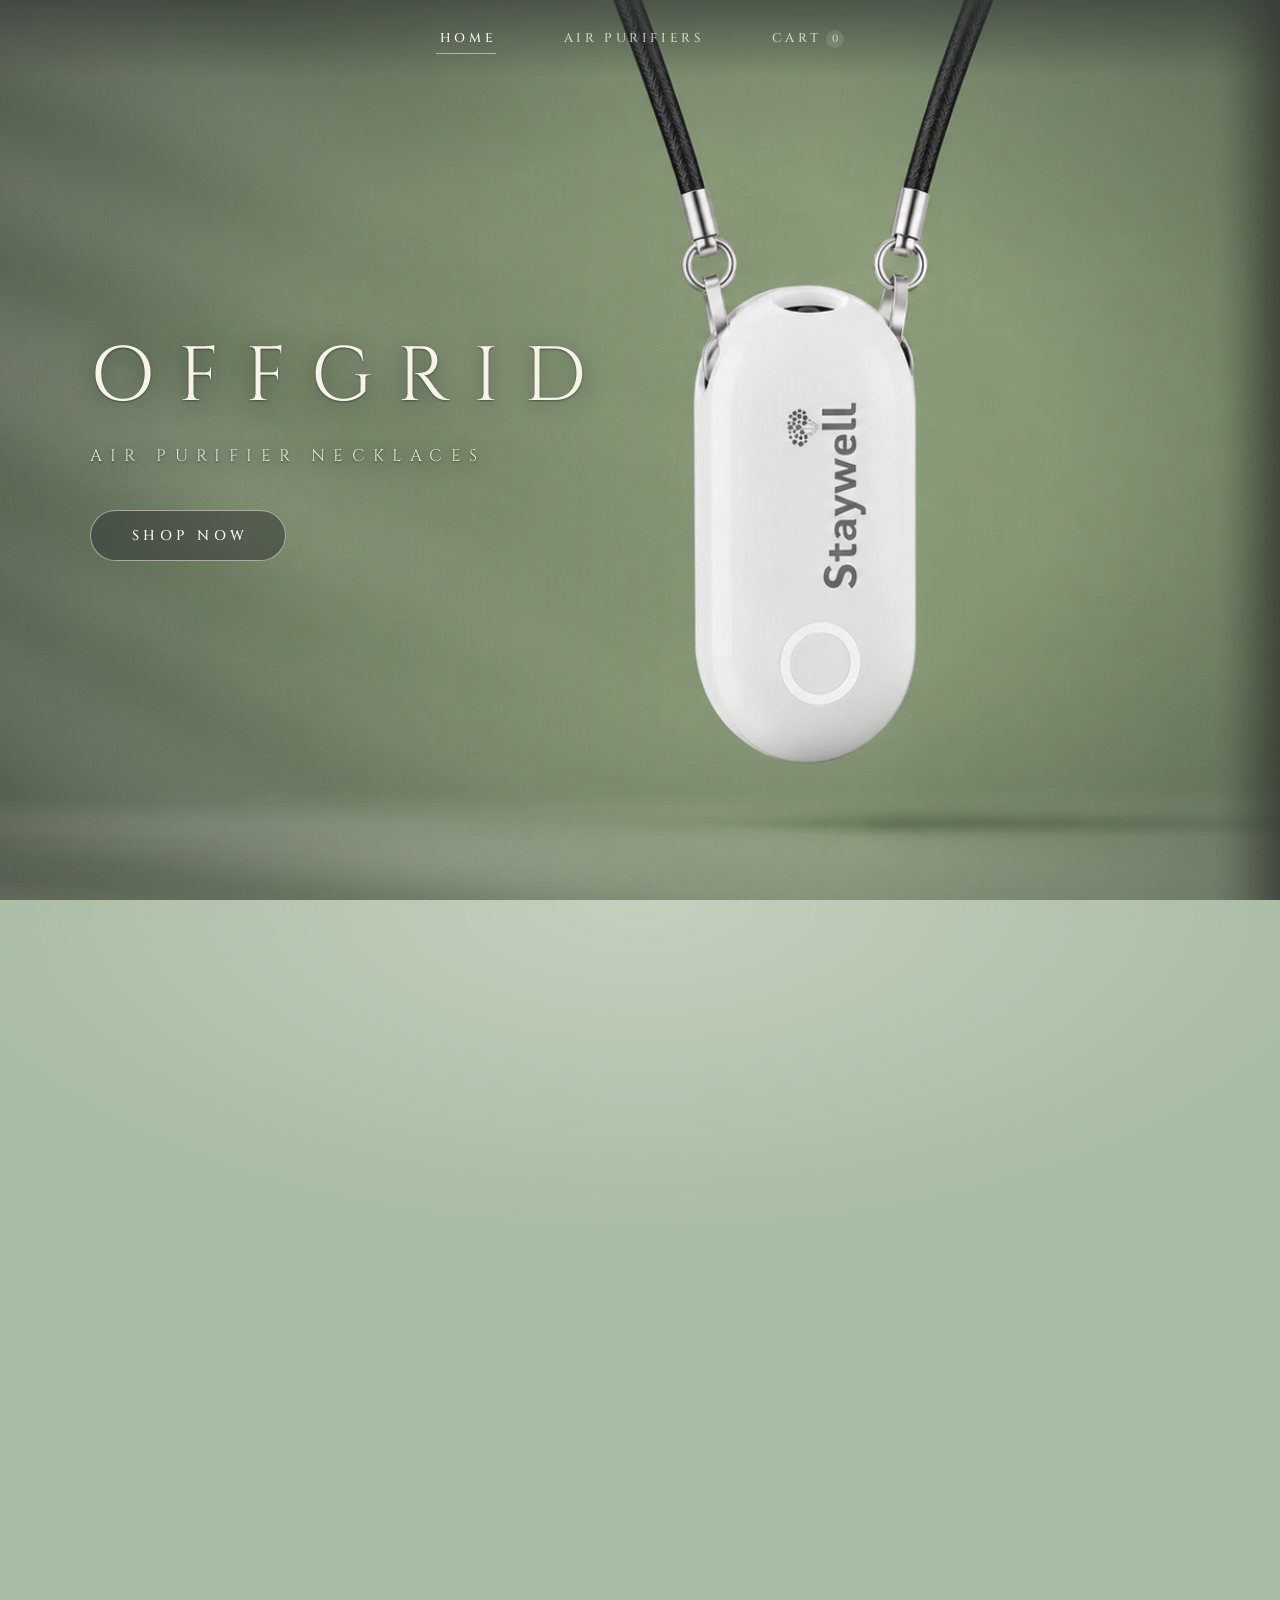
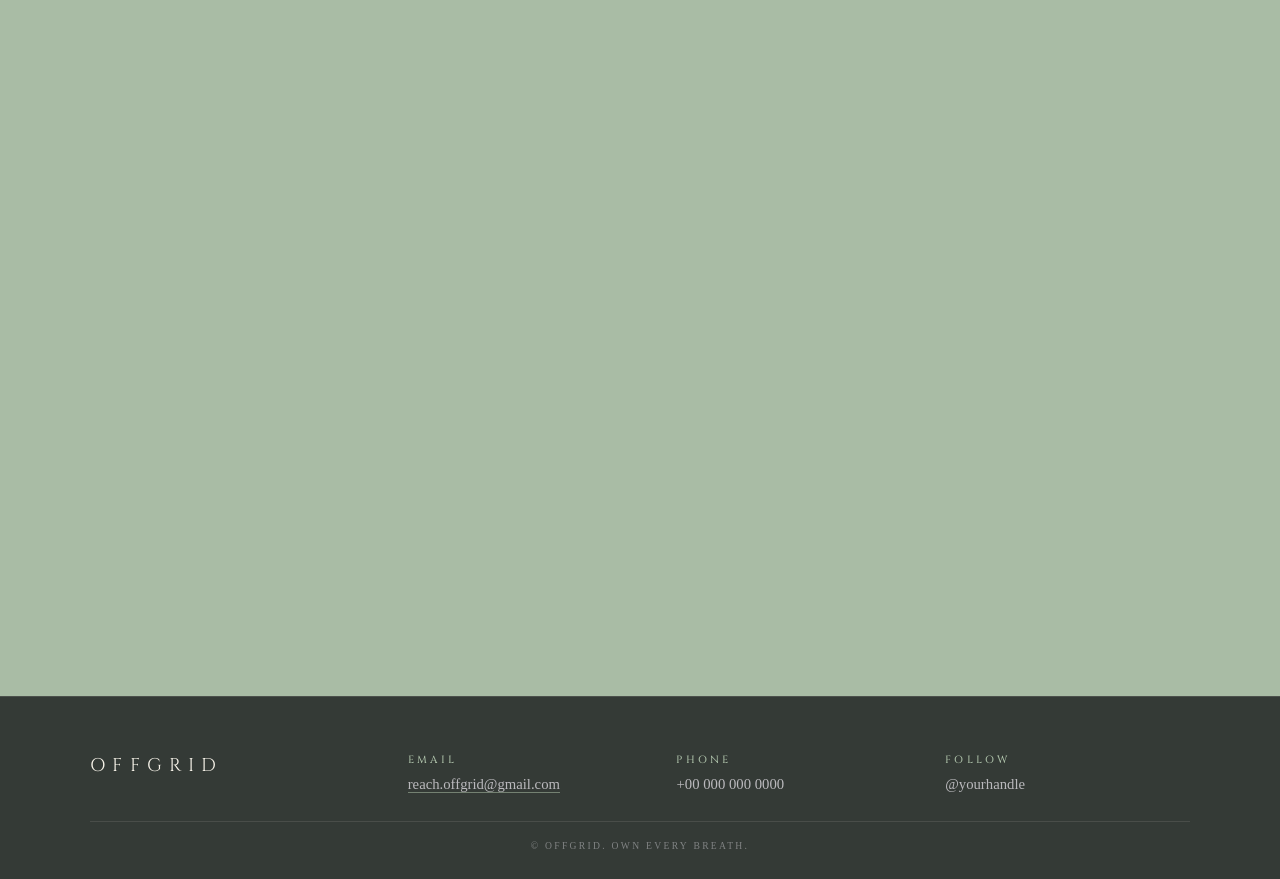
==== commit cd4243ce: "Home hero: new white and pink necklace photos, text on the left The hero morphs between the two new " ====
--- a/index.html
+++ b/index.html
@@ -25,7 +25,8 @@
   #hero { position: relative; width: 100%; height: 100vh; height: 100dvh; overflow: hidden; }
   #hero::before { /* vignette */
     content: ""; position: absolute; inset: 0; z-index: 2; pointer-events: none;
-    background: radial-gradient(ellipse at center, transparent 45%, rgba(52,58,54,.55) 100%);
+    background: linear-gradient(90deg, rgba(52,58,54,.38), rgba(52,58,54,.1) 45%, transparent 65%),   /* a little shade behind the text */
+                radial-gradient(ellipse at center, transparent 45%, rgba(52,58,54,.5) 100%);
   }
   #hero::after { /* film grain */
     content: ""; position: absolute; inset: -50%; z-index: 3; pointer-events: none; opacity: .09;
@@ -212,6 +213,18 @@
   /* ---------- Tagline that melts from one line into the next ---------- */
   #story h2.tagline { font-size: clamp(.9rem, 3.4vw, 2.5rem); letter-spacing: .1em; text-indent: .1em; white-space: nowrap; line-height: 1.3; }
 
+  /* ---------- Hero text on the left, clear of the necklace on the right of the photos ---------- */
+  #stage { place-items: center start; padding-left: clamp(24px, 7vw, 130px); }
+  #shake { display: flex; flex-direction: column; align-items: flex-start; }
+  h1#title { font-size: clamp(1.9rem, 6vw, 6rem); }
+  #sub { position: static; transform: translateY(6px); text-indent: 0; }
+  #sub.in { transform: none; }
+  #shop { position: static; transform: none; margin-top: clamp(1.6rem, 3.4vw, 2.8rem); pointer-events: auto; }
+  @media (max-width: 560px) {
+    #stage { padding-left: 22px; place-items: end start; padding-bottom: max(9vh, 56px); }   /* phones: below the photo, not over it */
+    h1#title { font-size: clamp(1.6rem, 9vw, 2.6rem); }
+  }
+
   .cart-count { display: inline-grid; place-items: center; min-width: 1.7em; height: 1.7em; margin-left: .45em; padding: 0 .45em;
     border-radius: 999px; font-size: .82em; letter-spacing: 0; text-indent: 0; vertical-align: middle;
     background: rgba(247,243,233,.12); color: inherit; transition: background .3s, color .3s; }
@@ -223,13 +236,12 @@
 
 <main id="hero">
   <canvas id="morph"></canvas>
-  <div id="stage"><div id="shake"><h1 id="title" aria-label="offgrid"></h1><p id="sub">Air Purifier Necklaces</p></div></div>
+  <div id="stage"><div id="shake"><h1 id="title" aria-label="offgrid"></h1><p id="sub">Air Purifier Necklaces</p><a id="shop" href="air-purifiers.html">Shop Now</a></div></div>
   <nav id="nav" aria-label="Primary">
     <a href="#home" class="active" aria-current="page">Home</a>
     <a href="air-purifiers.html">Air Purifiers</a>
     <a href="cart.html">Cart<span class="cart-count" aria-label="items in cart">0</span></a>
   </nav>
-  <a id="shop" href="air-purifiers.html">Shop Now</a>
 </main>
 
 <section id="story" aria-label="About OFFGRID">
@@ -463,17 +475,20 @@
 
   /* ---------- Morphing hero ---------- */
   const heroCanvas = document.getElementById('morph');
+  const FOCUS_X = .7;   // the necklace sits right of centre in the hero photos; narrow screens centre on it
   const hgl = makeGL(heroCanvas);
   let morphStart = () => {};
   if (hgl) {
     const hp = program(hgl, `
       precision highp float;
-      uniform sampler2D A, B; uniform vec2 r; uniform vec2 tsA, tsB; uniform float m, t;
+      uniform sampler2D A, B; uniform vec2 r; uniform vec2 tsA, tsB; uniform float m, t, fx;
       ${NOISE}
       vec2 cover(vec2 uv, float z, vec2 ts){
         float sa = r.x/r.y, ta = ts.x/ts.y;
         vec2 s = sa > ta ? vec2(1., ta/sa) : vec2(sa/ta, 1.);
-        return (uv - .5) * s / z + .5;
+        float hw = .5 * s.x / z;                                   // half the width of the photo that fits on screen
+        float cx = hw < .5 ? clamp(fx, hw, 1. - hw) : .5;          // look toward the necklace, without running off the photo
+        return (uv - .5) * s / z + vec2(cx, .5);
       }
       // on a tall phone screen the photo is shown whole-ish: pulled back, with a dimmed, softened copy of itself filling above and below
       vec3 softCopy(sampler2D tx, vec2 uv, vec2 ts){
@@ -520,6 +535,7 @@
     };
     let tex = [], sizes = [];
     hgl.uniform1i(uA, 0); hgl.uniform1i(uB, 1);
+    hgl.uniform1f(U('fx'), FOCUS_X);
 
     const HOLD = 300, MORPH = 2200;
     let idx = 0, phaseStart = 0, running = false;
@@ -545,10 +561,8 @@
     // start drawing as soon as the photos are in
     morphStart = () => { if (!running) { running = true; phaseStart = performance.now(); requestAnimationFrame(frame); } };
     // product photography; procedural scenes only if the images fail to load
-    const PHOTOS = ['assets/hero-1.webp', 'assets/hero-2.webp', 'assets/hero-3.webp'];
-    const sources = location.protocol === 'file:'
-      ? new Promise(res => { const sc = document.createElement('script'); sc.src = 'assets/hero-images.js'; sc.onload = () => res(window.HERO_IMAGES || []); sc.onerror = () => res([]); document.head.appendChild(sc); })
-      : Promise.resolve(PHOTOS);
+    const PHOTOS = ['assets/hero-1.webp', 'assets/hero-2.webp'];
+    const sources = Promise.resolve(PHOTOS);
     const loadImg = (src, tries) => new Promise((res, rej) => {             // a dropped connection gets two more tries before we give up
       const im = new Image(); im.decoding = 'async';
       im.onload = () => res(im);
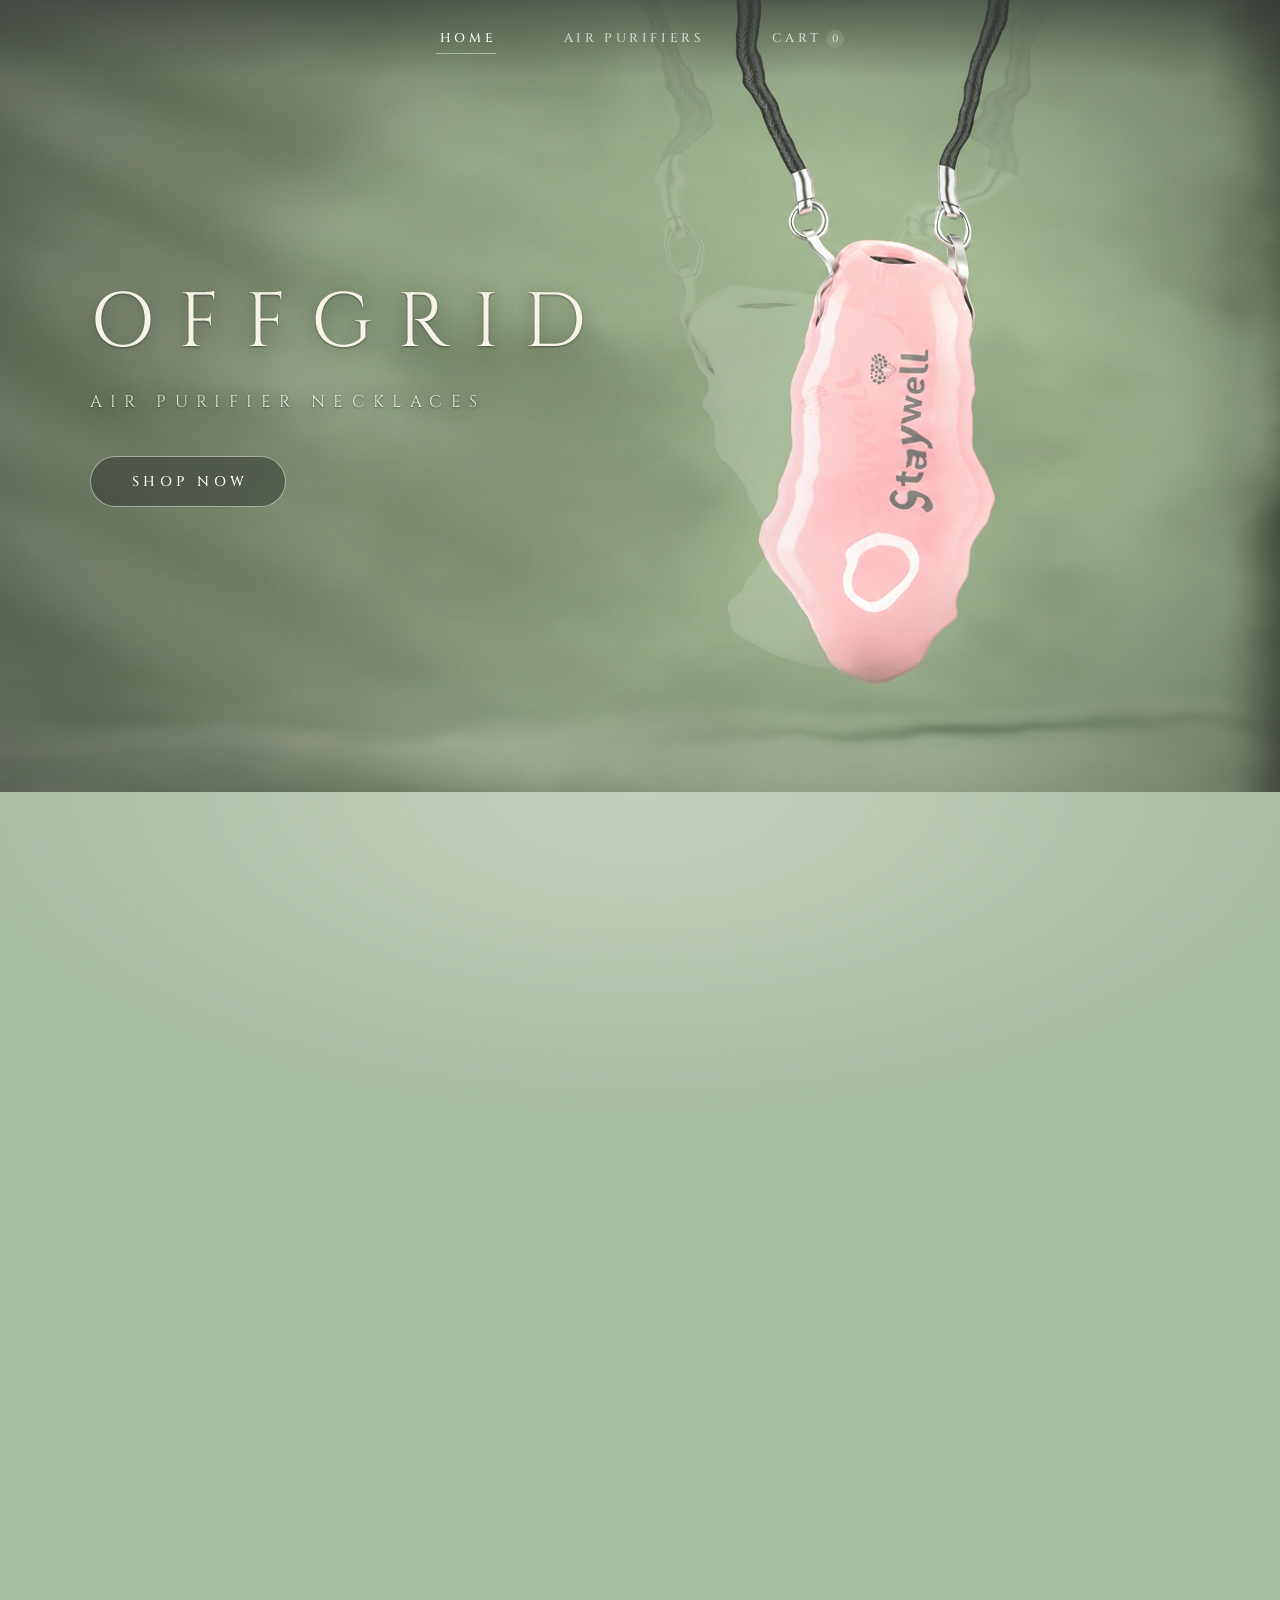
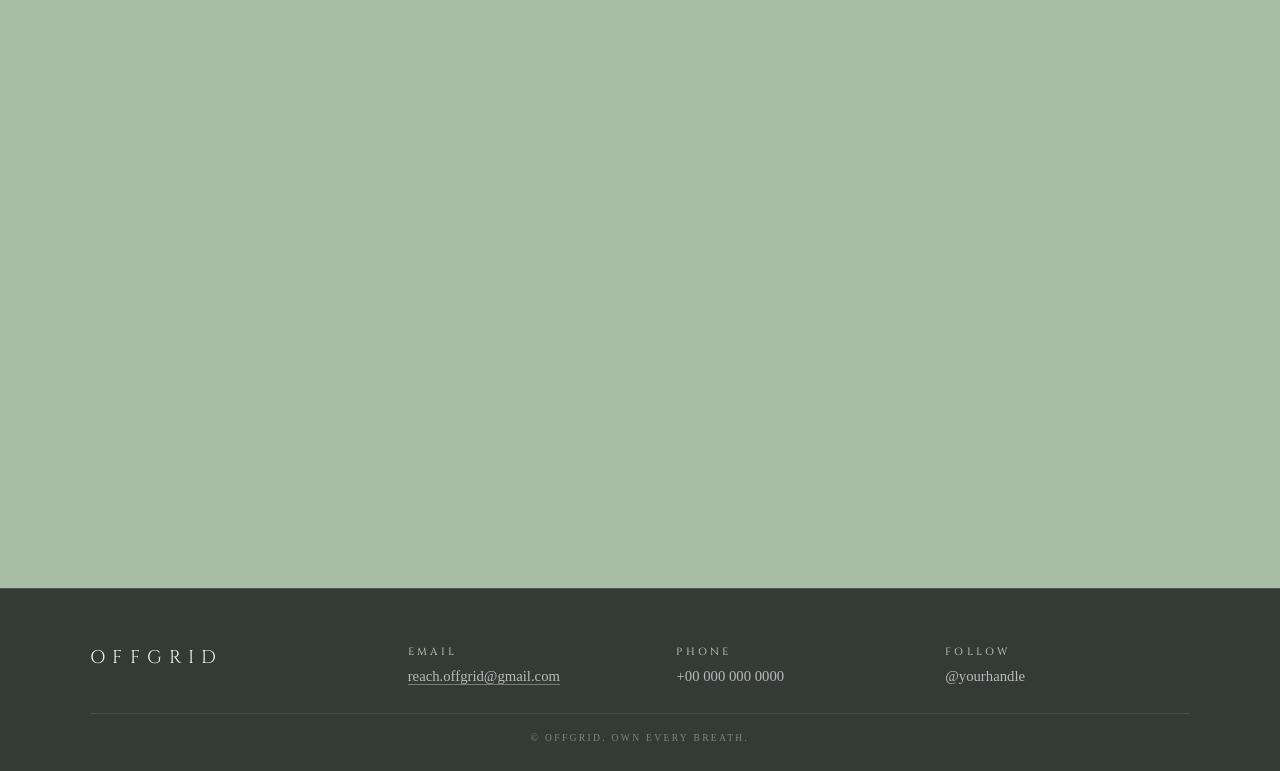
==== commit e1fab253: "Home hero: 88% of the screen height instead of the full screen The morph canvas now sizes itself to " ====
--- a/index.html
+++ b/index.html
@@ -22,7 +22,7 @@
   canvas { position: absolute; inset: 0; width: 100%; height: 100%; display: block; }
 
   /* ---------- Hero ---------- */
-  #hero { position: relative; width: 100%; height: 100vh; height: 100dvh; overflow: hidden; }
+  #hero { position: relative; width: 100%; height: 88vh; height: 88dvh; overflow: hidden; }
   #hero::before { /* vignette */
     content: ""; position: absolute; inset: 0; z-index: 2; pointer-events: none;
     background: linear-gradient(90deg, rgba(52,58,54,.38), rgba(52,58,54,.1) 45%, transparent 65%),   /* a little shade behind the text */
@@ -348,7 +348,7 @@
   }
   function fit(canvas, gl) {
     const dpr = Math.min(window.devicePixelRatio || 1, 2);
-    const w = Math.max(1, Math.floor(innerWidth * dpr)), hgt = Math.max(1, Math.floor(innerHeight * dpr));
+    const w = Math.max(1, Math.floor(canvas.clientWidth * dpr)), hgt = Math.max(1, Math.floor(canvas.clientHeight * dpr));
     if (canvas.width !== w || canvas.height !== hgt) { canvas.width = w; canvas.height = hgt; }
     gl.viewport(0, 0, w, hgt);
   }
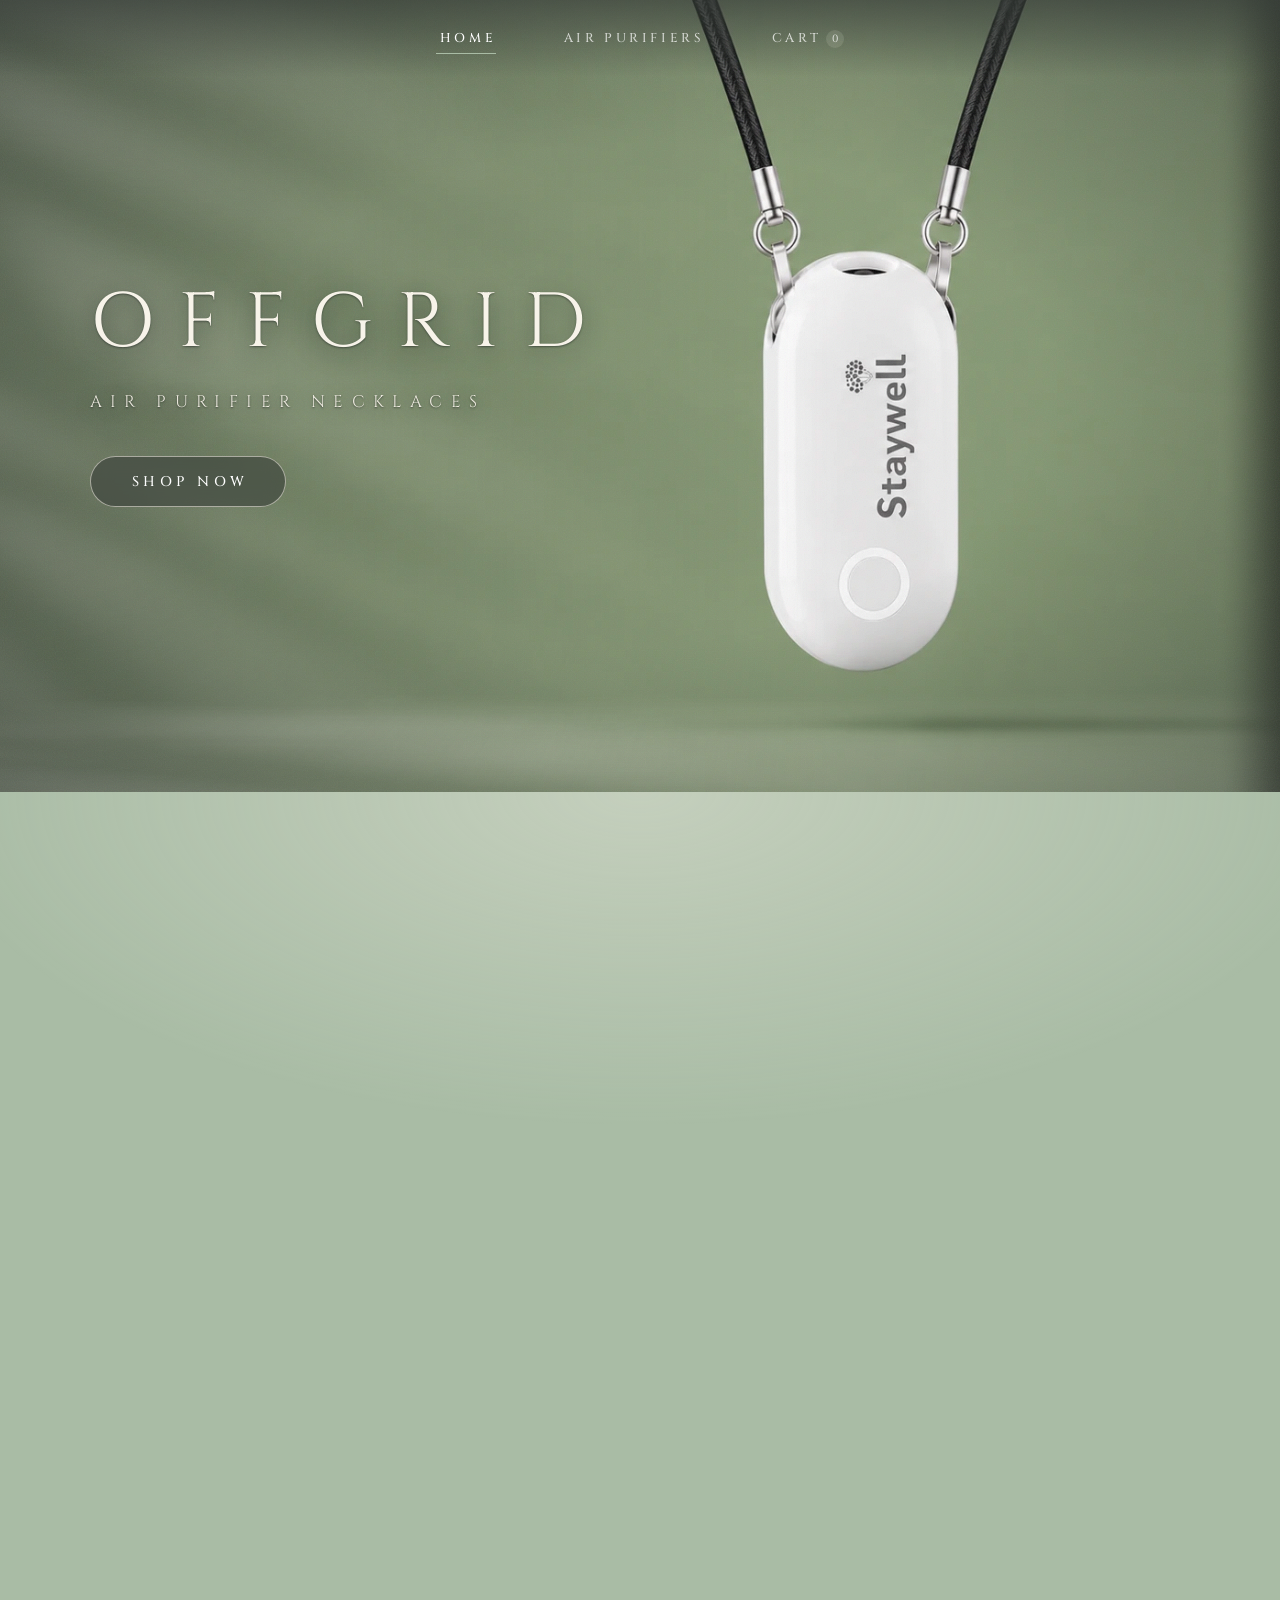
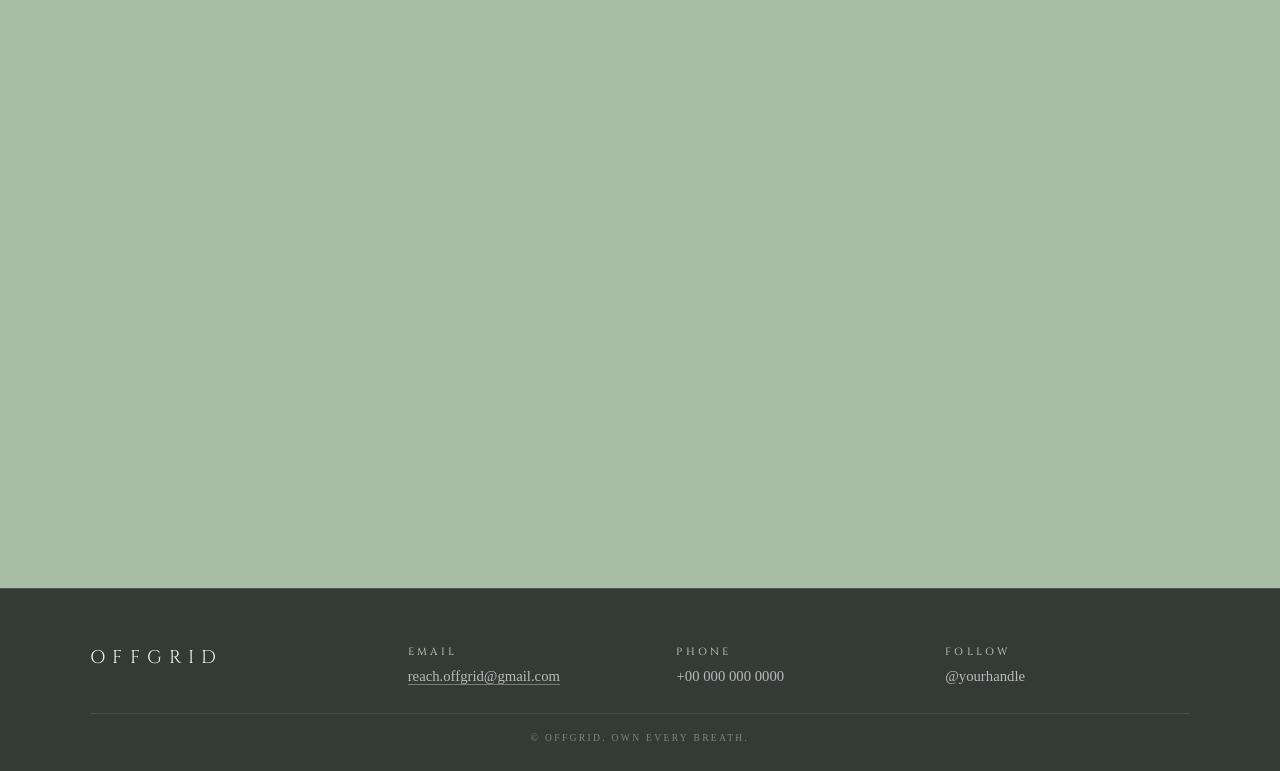
==== commit 26fef8ca: "Founders: Vishrut Khanna Co-Authored-By: Claude Opus 5.5 <noreply@anthropic.com>" ====
--- a/index.html
+++ b/index.html
@@ -285,9 +285,9 @@
         </div>
       </article>
       <article class="founder reveal">
-        <img class="ph photo" src="assets/founders/founder-1.webp" alt="Vishrut" loading="lazy" decoding="async">
+        <img class="ph photo" src="assets/founders/founder-1.webp" alt="Vishrut Khanna" loading="lazy" decoding="async">
         <div class="meta">
-          <h3>Vishrut</h3>
+          <h3>Vishrut Khanna</h3>
         </div>
       </article>
     </div>
